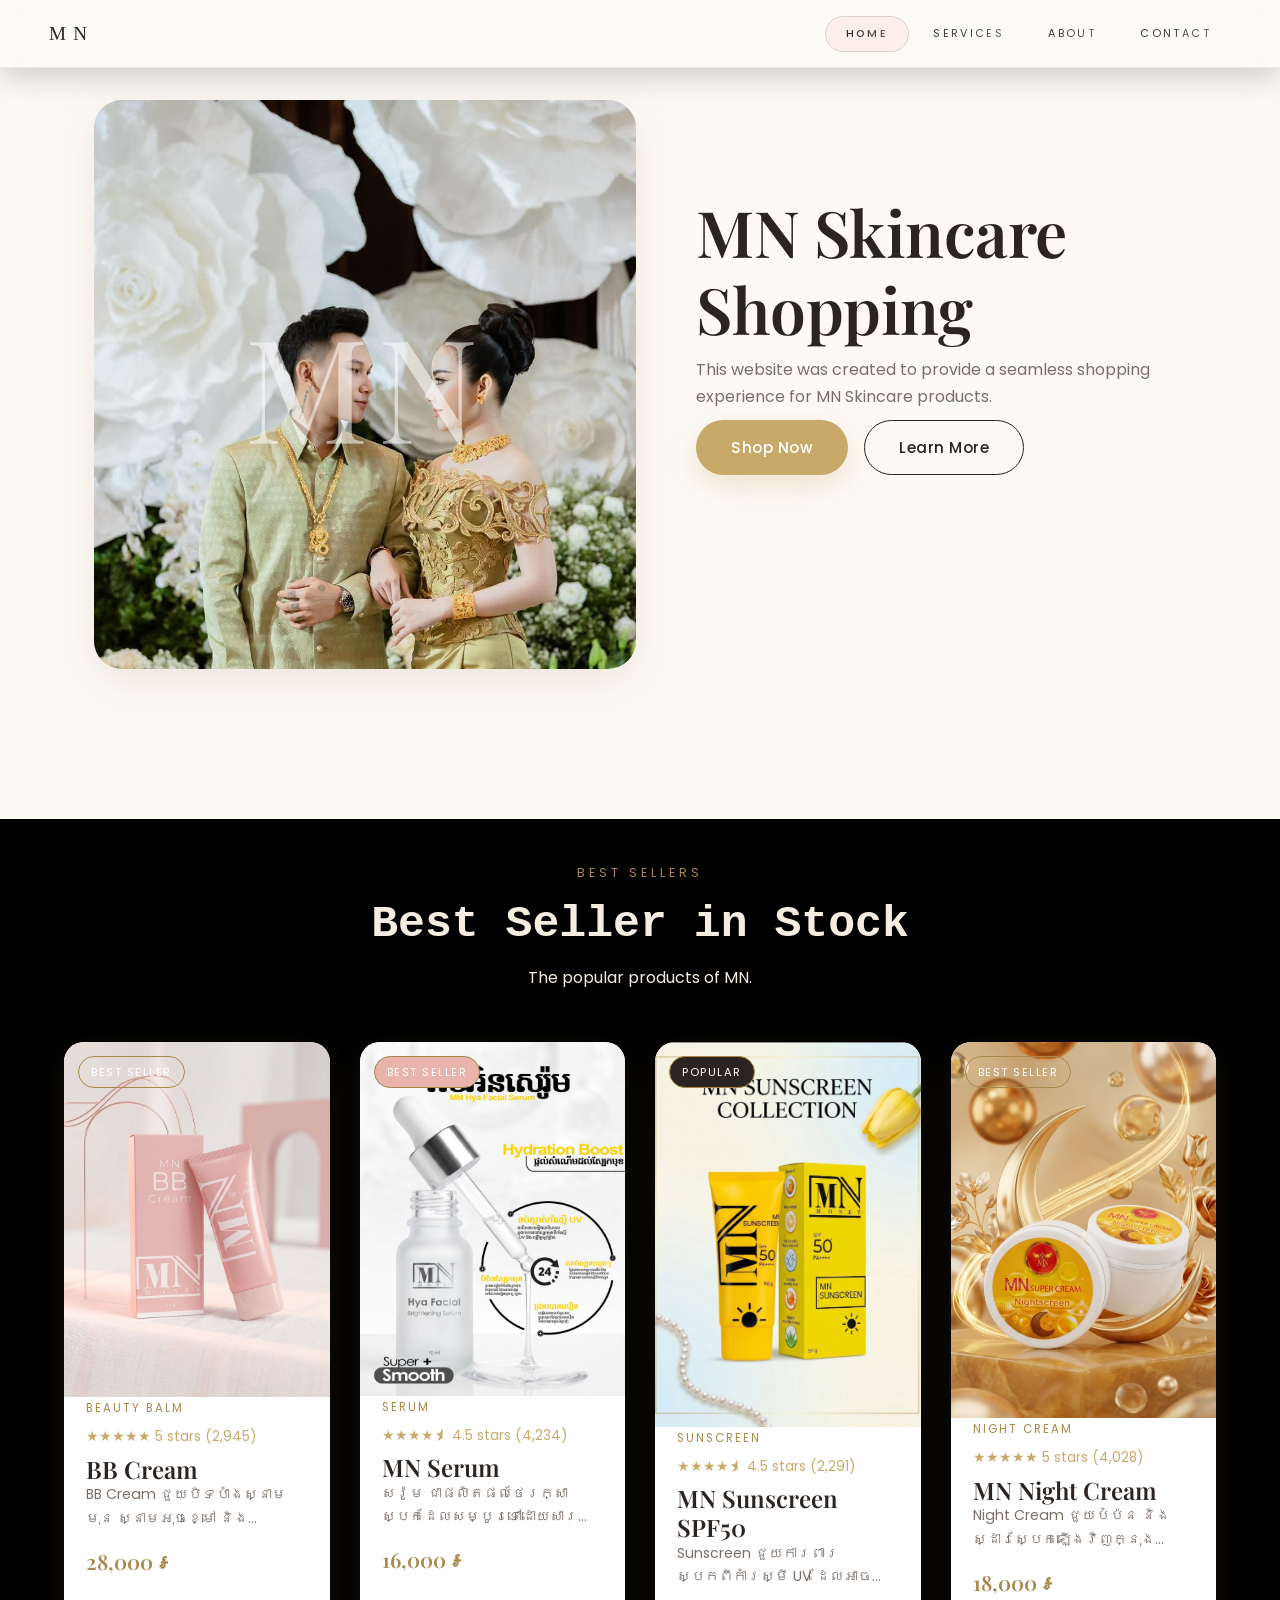
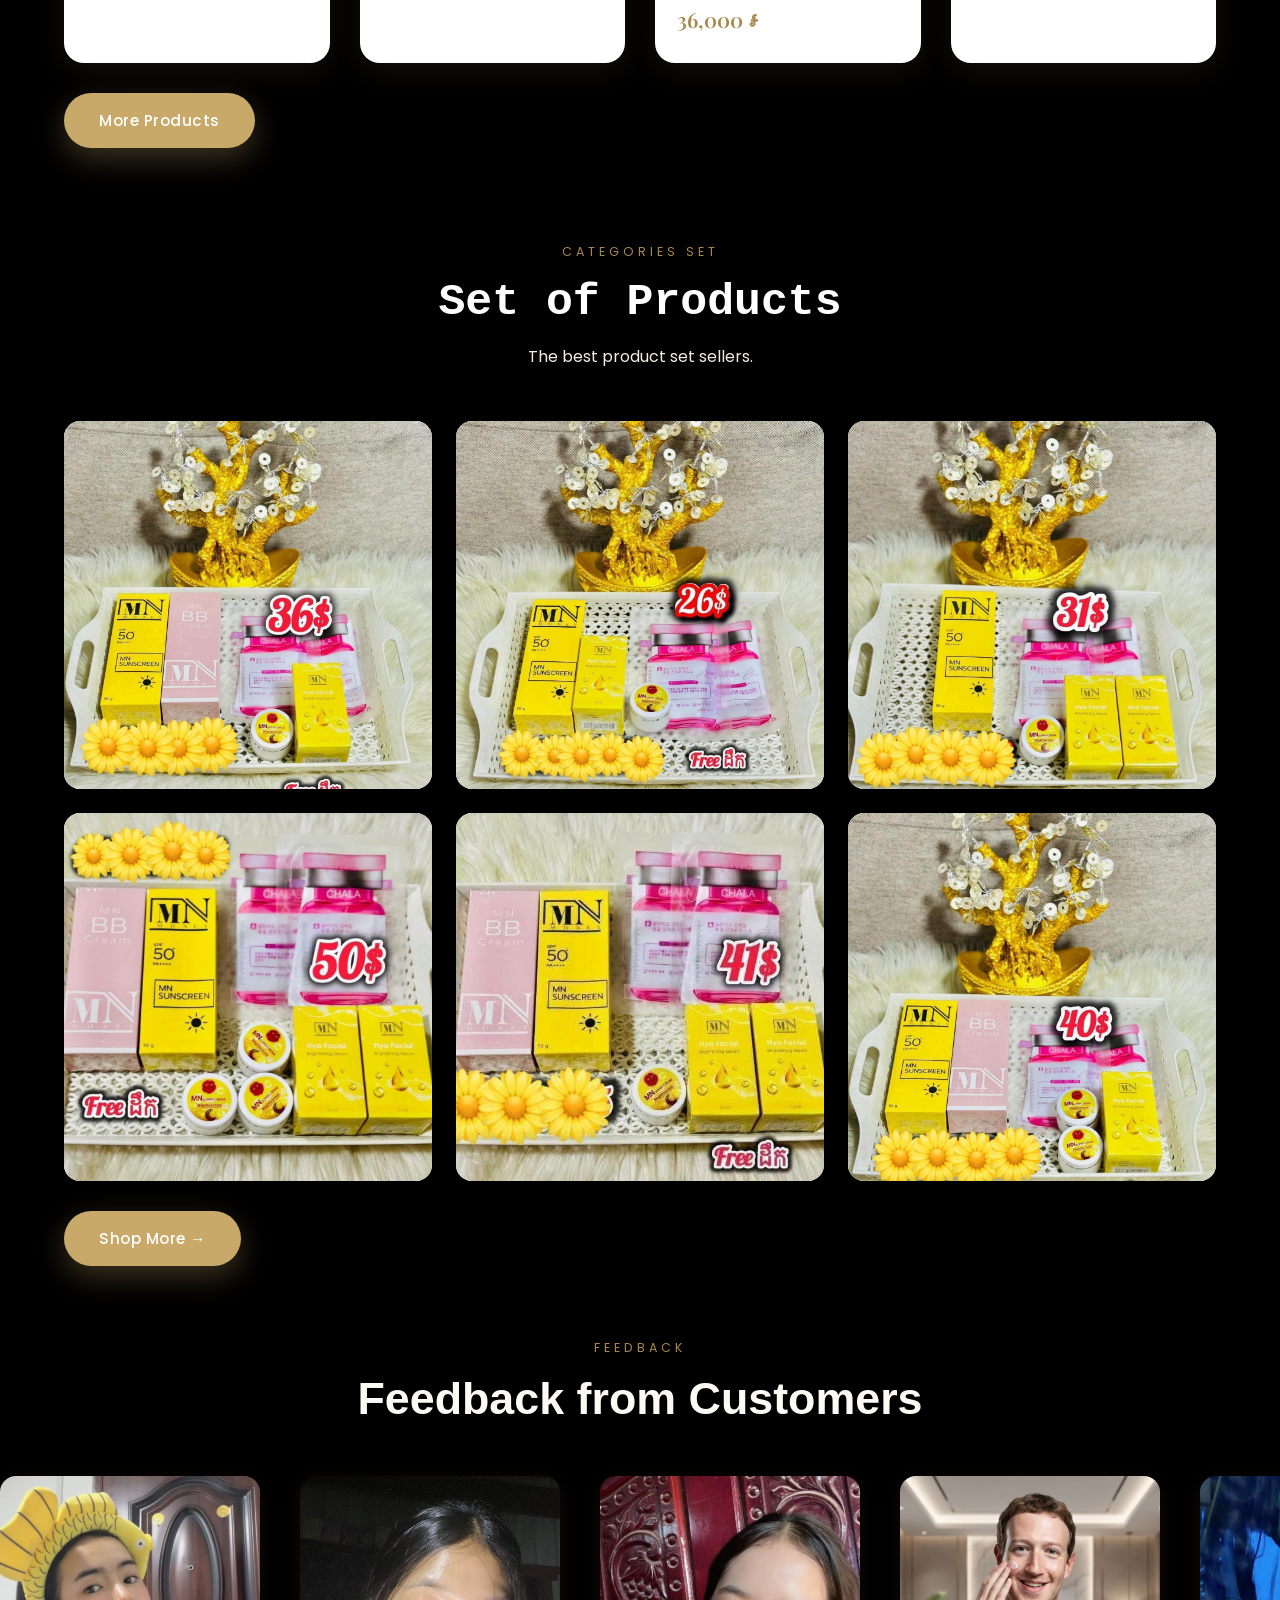
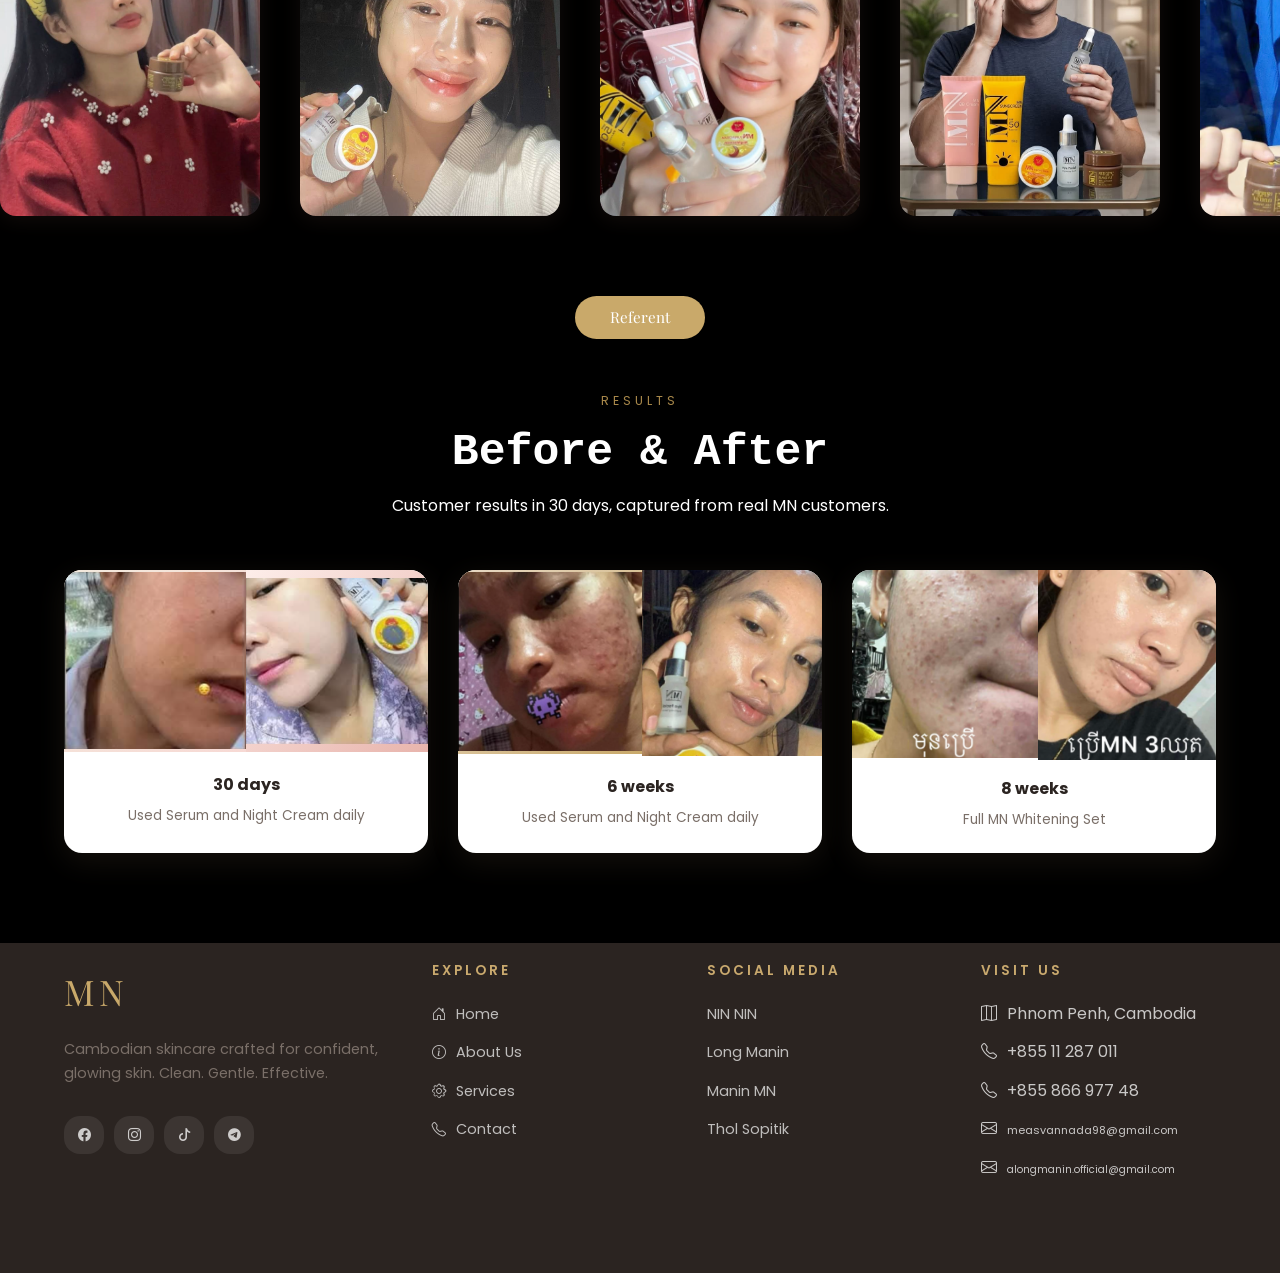
==== index.html @ bf80d44b "first clean commit" ====
<!DOCTYPE html>
<html lang="en">
<head>
  <meta charset="UTF-8" />
  <meta name="viewport" content="width=device-width, initial-scale=1.0" />
  <title>MN Skincare Home</title>
  <link rel="icon" type="image/png" href="img/image copy 15.png">
  <meta name="description" content="MN is a Cambodian skincare brand crafting clean, effective formulas for radiant, confident skin." />
  <meta property="og:title"content="MN Beauty & Skincare" />
  <meta property="og:description"content="Discover premium skincare products designed to nourish, protect, and enhance your natural beauty." />

  <meta property="og:type" content="website" />
  <link rel="preconnect" href="https://fonts.googleapis.com" />
  <link rel="preconnect" href="https://fonts.gstatic.com" crossorigin />
  <link href="https://fonts.googleapis.com/css2?family=Playfair+Display:wght@400;500;600;700&family=Poppins:wght@300;400;500;600&family=Space+Grotesk:wght@700&display=swap" rel="stylesheet" />
  <link rel="stylesheet" href="style.css" />
  <link rel="stylesheet" href="https://cdn.jsdelivr.net/npm/bootstrap-icons@1.13.1/font/bootstrap-icons.min.css">
</head>
<body>

  <!-- NAVBAR  -->
  <nav class="dai-navbar">
    <a class="brand" href="index.html">MN</a>

    <input type="checkbox" id="menu-toggle" class="menu-toggle">
    <label for="menu-toggle" class="hamburger">
      <span></span>
      <span></span>
      <span></span>
    </label>

    <ul class="nav-list" id="navList">
      <div class="pill-bg" id="pillBg"></div>
      <li><a class="active" href="index.html"><span>Home</span></a></li>
      <li><a href="services.html"><span>Services</span></a></li>
      <li><a href="about.html"><span>About</span></a></li>
      <li><a href="contact.html"><span>Contact</span></a></li>
    </ul>
  </nav>

  <!-- HERO SECTION -->
  <section class="secton-home">
    <div class="container hero-grid-home">
      <div class="hero-visual">
        <img src="img/image copy 12.png" alt="Owner of MN Skincare" class="hero-image" />
      </div>
      <div class="hero-content-home">
        <h1>MN Skincare Shopping</h1>
        <p>This website was created to provide a seamless shopping experience for MN Skincare products.</p>
        <div class="hero-actions">
          <a href="services.html" class="btn btn-primary">Shop Now</a>
          <a href="about.html" class="btn btn-outline">Learn More</a>
        </div>
      </div>
    </div>
  </section>

  <section class="section" id="1" style="background-color: black; margin-top: 100px;">
    <div class="container">
      <div class="section-title">
        <span class="eyebrow">Best Sellers</span>
        <h2>Best Seller in Stock</h2>
        <p>The popular products of MN.</p>
      </div>

      <div class="product-grid">

        <a href="#1" class="product-card">
          <div class="product-image">
            <span class="badge">Best Seller</span>
            <div class="img-placeholder">
              <img src="img/image copy 2.png" alt="BB Cream">
            </div>
          </div>
          <div class="product-info">
            <div class="cat">Beauty Balm</div>
            <div class="stars">★★★★★ 5 stars (2,945)</div>
            <h3>BB Cream</h3>
            <p class="desc">BB Cream ជួយបិទបាំងស្នាមមុន ស្នាមអុចខ្មៅ និងពណ៌ស្បែកមិនស្មើគ្នា ឲ្យមើលទៅរលោង ។</p>
            <div class="price">28,000៛</div>
          </div>
        </a>

        <a href="#1" class="product-card">
          <div class="product-image">
            <span class="badge new">Best Seller</span>
            <div class="img-placeholder alt-1">
              <img src="img/image copy 13.png" alt="MN Serum">
            </div>
          </div>
          <div class="product-info">
            <div class="cat">Serum</div>
            <div class="stars">★★★★⯨ 4.5 stars (4,234)</div>
            <h3>MN Serum</h3>
            <p class="desc">សេរ៉ូម ជាផលិតផលថែរក្សាស្បែកដែលសម្បូរទៅដោយសារធាតុបំប៉ន ជួយផ្តល់សំណើម និងបំប៉នស្បែកឱ្យមានសុខភាពល្អ។</p>
            <div class="price">16,000៛</div>
          </div>
        </a>

        <a href="#1" class="product-card">
          <div class="product-image">
            <span class="badge popular">Popular</span>
            <div class="img-placeholder alt-2">
              <img src="img/image copy 5.png" alt="MN Sunscreen SPF50">
            </div>
          </div>
          <div class="product-info">
            <div class="cat">Sunscreen</div>
            <div class="stars">★★★★⯨ 4.5 stars (2,291)</div>
            <h3>MN Sunscreen SPF50</h3>
            <p class="desc">Sunscreen ជួយការពារស្បែកពីកាំរស្មី UV ដែលអាចបណ្តាលឱ្យស្បែកខ្មៅ ស្នាមអុចខ្មៅ និងចាស់មុនវ័យ។</p>
            <div class="price">36,000៛</div>
          </div>
        </a>

        <a href="#1" class="product-card">
          <div class="product-image">
            <span class="badge">Best Seller</span>
            <div class="img-placeholder alt-3">
              <img src="img/image copy 33.png" alt="MN Night Cream">
            </div>
          </div>
          <div class="product-info">
            <div class="cat">Night Cream</div>
            <div class="stars">★★★★★ 5 stars (4,028)</div>
            <h3>MN Night Cream</h3>
            <p class="desc">Night Cream ជួយបំប៉ន និងស្ដារស្បែកឡើងវិញក្នុងអំឡុងពេលគេង ដើម្បីឱ្យស្បែកទន់រលោង និងមានសុខភាពល្អ។</p>
            <div class="price">18,000៛</div>
          </div>
        </a>

      </div>

      <div class="hero-actions">
        <a href="services.html#produces" class="btn btn-primary" style="margin-top: 30px;">More Products</a>
      </div>
    </div>
  </section>

  <!-- PRODUCT SETS -->
  <section class="section">
    <div class="container">
      <div class="section-title">
        <span class="eyebrow">Categories Set</span>
        <h2 style="color: rgb(255, 255, 255);">Set of Products</h2>
        <p>The best product set sellers.</p>
      </div>

      <div class="category-grid">
        <div class="category-card">
          <img class="category-photo" src="img/image copy 40.png" alt="Set Product">
        </div>
        <div class="category-card">
          <img class="category-photo" src="img/image copy 41.png" alt="Set Product">
        </div>
        <div class="category-card">
          <img class="category-photo" src="img/image copy 42.png" alt="Set Product">
        </div>
        <div class="category-card">
          <img class="category-photo" src="img/image copy 43.png" alt="Set Product">
        </div>
        <div class="category-card">
          <img class="category-photo" src="img/image copy 44.png" alt="Set Product">
        </div>
        <div class="category-card">
          <img class="category-photo" src="img/image copy 45.png" alt="Set Product">
        </div>
      </div>

      <div class="hero-actions" style="margin-top: 30px;">
        <a href="services.html#services" class="btn btn-primary">Shop More →</a>
      </div>
    </div>
  </section>

  <!--CUSTOMER FEEDBACK-->
  <section class="marquee-section">
    <div class="section-title">
      <span class="eyebrow">Feedback</span>
      <h2>Feedback from Customers</h2>
    </div>

    <div class="marquee-track">
      <div class="marquee-card">
        <img src="img/image copy 46.png" alt="Customer feedback">
      </div>
      <div class="marquee-card">
        <img src="img/image copy 48.png" alt="Customer feedback">
      </div>
      <div class="marquee-card">
        <img src="img/image copy 49.png" alt="Customer feedback">
      </div>
      <div class="marquee-card">
        <img src="img/image copy 50.png" alt="Customer feedback">
      </div>
      <div class="marquee-card">
        <img src="img/image copy 51.png" alt="Customer feedback">
      </div>
      <div class="marquee-card">
        <img src="img/image copy 52.png" alt="Customer feedback">
      </div>
      <div class="marquee-card">
        <img src="img/image copy 53.png" alt="Customer feedback">
      </div>
      <div class="marquee-card">
        <img src="img/image copy 54.png" alt="Customer feedback">
      </div>
      <div class="marquee-card">
        <img src="img/image copy 55.png" alt="Customer feedback">
      </div>
      <div class="marquee-card">
        <img src="img/image copy 56.png" alt="Customer feedback">
      </div>
      <div class="marquee-card">
        <img src="img/image copy 57.png" alt="Customer feedback">
      </div>
      <div class="marquee-card">
        <img src="img/image copy 58.png" alt="Customer feedback">
      </div>
      <div class="marquee-card">
        <img src="img/image copy 59.png" alt="Customer feedback">
      </div>
      <div class="marquee-card">
        <img src="img/image copy 60.png" alt="Customer feedback">
      </div>
      <!-- Duplicate -->

      <div class="marquee-card">
        <img src="img/image copy 46.png" alt="Customer feedback">
      </div>
      <div class="marquee-card">
        <img src="img/image copy 48.png" alt="Customer feedback">
      </div>
      <div class="marquee-card">
        <img src="img/image copy 49.png" alt="Customer feedback">
      </div>
      <div class="marquee-card">
        <img src="img/image copy 50.png" alt="Customer feedback">
      </div>
      <div class="marquee-card">
        <img src="img/image copy 51.png" alt="Customer feedback">
      </div>
      <div class="marquee-card">
        <img src="img/image copy 52.png" alt="Customer feedback">
      </div>
      <div class="marquee-card">
        <img src="img/image copy 53.png" alt="Customer feedback">
      </div>
      <div class="marquee-card">
        <img src="img/image copy 54.png" alt="Customer feedback">
      </div>
      <div class="marquee-card">
        <img src="img/image copy 55.png" alt="Customer feedback">
      </div>
      <div class="marquee-card">
        <img src="img/image copy 56.png" alt="Customer feedback">
      </div>
      <div class="marquee-card">
        <img src="img/image copy 57.png" alt="Customer feedback">
      </div>
      <div class="marquee-card">
        <img src="img/image copy 58.png" alt="Customer feedback">
      </div>
      <div class="marquee-card">
        <img src="img/image copy 59.png" alt="Customer feedback">
      </div>
    </div>

    <div class="referent">
      <a href="https://www.facebook.com/share/p/1EZRobYqqr/">Referent</a>
    </div>
  </section>

  <!-- BEFORE & AFTER RESULTS ========== -->
  <section class="section" >
    <div class="container">
      <div class="section-title" >
        <span class="eyebrow">Results</span>
        <h2 style="color: rgb(255, 255, 255);">Before &amp; After</h2>
        <p style="color: rgb(255, 255, 255);">Customer results in 30 days, captured from real MN customers.</p>
      </div>

      <div class="ba-grid">

        <div class="ba-card">
          <div class="ba-images">
            <div class="img-placeholder"><img src="img/image copy 26.png" alt="Before"></div>
            <div class="img-placeholder alt-1"><img src="img/image copy 27.png" alt="After"></div>
          </div>
          <div class="ba-info">
            <strong>30 days</strong>
            <span>Used Serum and Night Cream daily</span>
          </div>
        </div>

        <div class="ba-card">
          <div class="ba-images">
            <div class="img-placeholder alt-2"><img src="img/image copy 28.png" alt="Before"></div>
            <div class="img-placeholder alt-3"><img src="img/image copy 30.png" alt="After"></div>
          </div>
          <div class="ba-info">
            <strong>6 weeks</strong>
            <span>Used Serum and Night Cream daily</span>
          </div>
        </div>

        <div class="ba-card">
          <div class="ba-images">
            <div class="img-placeholder"><img src="img/image copy 29.png" alt="Before"></div>
            <div class="img-placeholder alt-1"><img src="img/image copy 31.png" alt="After"></div>
          </div>
          <div class="ba-info">
            <strong>8 weeks</strong>
            <span>Full MN Whitening Set</span>
          </div>
        </div>

      </div>
    </div>
  </section>

  <!-- FOOTER -->
  <footer class="site-footer" id="footer">
    <div class="container">
      <div class="footer-grid">
 
        <div class="footer-brand">
          <div class="logo">MN</div>
          <p>Cambodian skincare crafted for confident, glowing skin. Clean. Gentle. Effective.</p>
          <div class="footer-socials">
            <a href="https://www.facebook.com/share/1L8tSYLtde/" target="_blank"><i class="bi bi-facebook"></i></a>
            <a href="https://www.instagram.com/long_manin" target="_blank"><i class="bi bi-instagram"></i></a>
            <a href="https://www.tiktok.com/@longmanin" target="_blank"><i class="bi bi-tiktok"></i></a>
            <a href="https://t.me/LONGMANINMNBRAND" target="_blank"><i class="bi bi-telegram"></i></a>
          </div>
        </div>
 
        <div>
          <h4>Explore</h4>
          <ul>
            <li><a href="index.html"><i class="bi bi-house-door" style="margin-right: 10px;"></i>Home</a></li>
            <li><a href="about.html"><i class="bi bi-info-circle" style="margin-right: 10px;"></i>About Us</a></li>
            <li><a href="services.html"><i class="bi bi-gear" style="margin-right: 10px;"></i>Services</a></li>
            <li><a href="contact.html"><i class="bi bi-telephone" style="margin-right: 10px;"></i>Contact</a></li>
          </ul>
        </div>
 
        <div>
          <h4>Social Media</h4>
          <ul>
            <li><a href="https://www.facebook.com/share/1L8tSYLtde/">NIN NIN</a></li>
            <li><a href="https://www.facebook.com/share/14fJphtDDiE/">Long Manin</a></li>
            <li><a href="https://www.facebook.com/share/18HfbLFxsk/">Manin MN</a></li>
            <li><a href="https://www.facebook.com/share/1FFuuS5jSu/">Thol Sopitik</a></li>
          </ul>
        </div>
 
        <div>
          <h4>Visit Us</h4>
          <ul>
            <li><i class="bi bi-map" style="margin-right: 10px;"></i>Phnom Penh, Cambodia</li>
            <li><i class="bi bi-telephone" style="margin-right: 10px;"></i>+855 11 287 011</li>
            <li><i class="bi bi-telephone" style="margin-right: 10px;"></i>+855 866 977 48</li>
            <li><i class="bi bi-envelope" style="margin-right: 10px;"></i><span style="font-size: 11px;">measvannada98@gmail.com</span></li>
            <li><i class="bi bi-envelope" style="margin-right: 10px;"></i><span style="font-size: 10px;">alongmanin.official@gmail.com</span></li>
          </ul>
        </div>

      </div>
    </div>
  </footer>

</body>
</html>
---- style.css ----
:root {
  --color-white:      #ffffff;
  --color-cream:      #0a0703;
  --color-beige:      #f3e9dc;
  --color-beige-deep: #e8d9c4;
  --color-pink:       #f7d9d4;
  --color-pink-soft:  #fdeeea;
  --color-pink-deep:  #e8b4ac;
  --color-gold:       #c9a96a;
  --color-gold-deep:  #a8884a;
  --color-text:       #2b2421;
  --color-muted:      #7a6f68;
  --color-line:       #ece3d6;
  --cream:       #f7f3ee;
  --warm-white:  #fdfaf6;
  --charcoal:    #2c2c2c;
  --muted:       #9a9186;
  --pill-bg:     #ede8e0;
  --pill-border: #d8d0c4;
  --white:       #ffffff;
  --beige:       #f0ebe4;
  --blush:       #f5e6e8;
  --gold:        #c9a96e;
  --gold-light:  #e8d5b0;
  --text-dark:   #2c2421;
  --text-mid:    #6b5c56;
  --text-light:  #9e8a84;
  --border:      #e8ddd8;

  --font-display: "Playfair Display", Georgia, serif;
  --font-body:    "Poppins", "Helvetica Neue", Arial, sans-serif;

  --shadow-soft: 0 8px 30px rgba(170, 140, 100, 0.12);
  --shadow-card: 0 12px 40px rgba(170, 140, 100, 0.18);
  --shadow-gold: 0 10px 30px rgba(201, 169, 106, 0.30);

  --radius-sm: 10px;
  --radius-md: 18px;
  --radius-lg: 28px;
  --container:  1200px;
  --transition: 0.35s ease;
}

*, *::before, *::after {
  box-sizing: border-box;
  margin: 0;
  padding: 0;
}

html {
  scroll-behavior: smooth;
}

body {
  font-family: var(--font-body);
  font-size: 16px;
  line-height: 1.65;
  color: var(--color-text);
  background-color: var(--warm-white);
  -webkit-font-smoothing: antialiased;
  min-height: 100vh;
}

img {
  max-width: 100%;
  display: block;
}

a {
  color: inherit;
  text-decoration: none;
  transition: color var(--transition);
}

a:hover {
  color: var(--color-gold-deep);
}

h1, h2, h3, h4 {
  font-family: var(--font-display);
  font-weight: 600;
  line-height: 1.2;
  color: var(--color-text);
}

h1 { 
  font-size: clamp(2.2rem, 5vw, 4rem); 
  letter-spacing: -0.5px; 
}
h2 { 
  font-size: clamp(1.8rem, 3.5vw, 2.8rem); 
}
h3 { 
  font-size: clamp(1.2rem, 2vw, 1.5rem); 
}

p { 
  color: var(--color-muted); 
}

.dai-navbar {
  position: fixed;
  top: 0;
  left: 0;
  right: 0;
  background: rgba(255, 255, 255, 0.15);
  backdrop-filter: blur(20px) saturate(180%);
  -webkit-backdrop-filter: blur(20px) saturate(180%);
  border: 1px solid rgba(255, 255, 255, 0.2);
  box-shadow: 0 8px 32px rgba(0, 0, 0, 0.2);
  padding: 15px 48px;
  border-bottom: 1px solid rgba(0, 0, 0, 0.06);
  display: flex;
  align-items: center;
  justify-content: space-between;
  z-index: 1000;
}

.brand {
  font-family: 'Cormorant Garamond', serif;
  font-weight: 300;
  font-size: 1.2rem;
  letter-spacing: 0.38em;
  color: var(--charcoal);
  text-transform: uppercase;
  text-decoration: none;
  transition: letter-spacing 0.45s ease;
  white-space: nowrap;
}
.brand:hover { letter-spacing: 0.52em; }

.nav-list {
  list-style: none;
  display: flex;
  align-items: center;
  gap: 4px;
  position: relative;
}

.pill-bg {
  position: absolute;
  top: 0;
  left: 0;
  height: 100%;
  background: var(--color-pink-soft);
  border: 1px solid var(--pill-border);
  border-radius: 50px;
  pointer-events: none;
  opacity: 0;
  z-index: 0;
  transition:
    transform 0.38s cubic-bezier(0.4, 0, 0.2, 1),
    width    0.38s cubic-bezier(0.4, 0, 0.2, 1),
    opacity  0.22s ease;
}
.pill-bg.visible { 
  opacity: 1; 
}

.nav-list li { 
  position: relative; 
}

.nav-list a {
  position: relative;
  z-index: 1;
  display: block;
  padding: 8px 20px;
  border-radius: 50px;
  font-size: 0.68rem;
  font-weight: 400;
  letter-spacing: 0.22em;
  text-transform: uppercase;
  text-decoration: none;
  color: var(--charcoal);
  transition: letter-spacing 0.32s ease;
  overflow: hidden;
}

.nav-list a span {
  background-image: linear-gradient(90deg, var(--charcoal) 0%, var(--muted) 100%, var(--charcoal) 50%);
  background-size: 200% auto;
  -webkit-background-clip: text;
  background-clip: text;
  -webkit-text-fill-color: transparent;
  transition: background-position 0.35s ease;
}
.nav-list a span:hover  { 
  background-position: -100% 0; 
}
.nav-list a:hover       { 
  letter-spacing: 0.3em; 
}

.nav-list a.active {
  background: var(--color-pink-soft);
  border: 1px solid var(--pill-border);
  font-weight: 500;
}

.menu-toggle { 
  display: none; 
}

.hamburger {
  display: none;
  width: 30px;
  height: 24px;
  cursor: pointer;
  flex-direction: column;
  justify-content: space-between;
}

.hamburger span {
  display: block;
  height: 2px;
  width: 100%;
  background: var(--charcoal);
  border-radius: 20px;
  transition: all 0.35s ease;
}
.container {
  max-width: var(--container);
  margin: 0 auto;
  padding: 0 24px;
  margin-top: -50px;
}

.section {
  padding: 90px 0; 
  background-color: #000;
  margin-top: -40px;
}
.section-tight {
  padding: 60px 0; 
}

.section-title {
  text-align: center;
  margin-bottom: 50px;
}

.section-title .eyebrow {
  display: inline-block;
  font-family: var(--font-body);
  font-size: 0.78rem;
  letter-spacing: 4px;
  text-transform: uppercase;
  color: var(--color-gold-deep);
  margin-bottom: 14px;
}

.section-title h2 {
  margin-bottom: 14px;
  font-family: 'Courier New', Courier, monospace;
  color: #f5ede0;
}

.section-title p {
  max-width: 620px;
  margin: 0 auto;
  color: #f5ede0;
}

.btn {
  display: inline-block;
  padding: 14px 34px;
  border-radius: 50px;
  font-family: var(--font-body);
  font-weight: 500;
  font-size: 0.95rem;
  letter-spacing: 0.5px;
  border: 1px solid transparent;
  cursor: pointer;
  transition: all var(--transition);
  text-align: center;
}

.btn-primary {
  background: var(--color-gold);
  color: #fff;
  box-shadow: var(--shadow-gold);
}
.btn-primary:hover {
  color: #000;
  transform: translateY(-3px);
  box-shadow: 0 14px 38px rgba(168, 136, 74, 0.4);
}

.btn-outline {
  color: var(--color-text);
  border-color: var(--color-text);
}
.btn-outline:hover {
  background: var(--color-text);
  color: white;
  transform: translateY(-3px);
}

.hero-actions {
  display: flex;
  gap: 16px;
  flex-wrap: wrap;
}

.img-placeholder {
  background: linear-gradient(135deg, var(--color-beige) 0%, var(--color-pink) 100%);
  display: grid;
  place-items: center;
  color: rgba(255, 255, 255, 0.85);
  font-family: var(--font-display);
  font-size: 2rem;
  letter-spacing: 4px;
  border-radius: var(--radius-md);
}
.img-placeholder.alt-1 { 
  background: linear-gradient(135deg, var(--color-pink-soft), var(--color-pink-deep)); 
}
.img-placeholder.alt-2 { 
  background: linear-gradient(135deg, var(--color-beige-deep), var(--color-gold)); 
}
.img-placeholder.alt-3 { 
  background: linear-gradient(135deg, var(--color-cream), var(--color-beige)); 
  color: var(--color-gold-deep); 
}

.secton-home { 
  padding: 50px 15px; 
}

.hero-grid-home {
  display: grid;
  grid-template-columns: 1.1fr 1fr;
  gap: 60px;
  align-items: center;
}

.hero-visual {
  margin: 100px 0 0 30px;
  max-width: 600px;
  position: relative;
  aspect-ratio: 1 / 1.05;
  border-radius: var(--radius-lg);
  background: linear-gradient(160deg, var(--color-pink) 0%, var(--color-beige-deep) 100%);
  box-shadow: var(--shadow-card);
  overflow: hidden;
}

.hero-visual::after {
  content: "MN";
  position: absolute;
  inset: 0;
  display: grid;
  place-items: center;
  font-family: var(--font-display);
  font-size: 9rem;
  color: rgba(255, 255, 255, 0.55);
  letter-spacing: 8px;
}

.hero-content-home p {
  margin: 10px 0;
}

.product-grid {
  display: grid;
  grid-template-columns: repeat(auto-fit, minmax(260px, 1fr));
  gap: 30px;
}

.product-card {
  text-decoration: none;
  color: inherit;
  background: white;
  border-radius: 20px;
  overflow: hidden;
  box-shadow: var(--shadow-soft);
  transition: 0.35s;
}

.product-card:hover {
  transform: translateY(-8px);
  box-shadow: var(--shadow-card);
}

.product-image { 
  position: relative; 
}

.product-info { 
  padding: 2px 22px 26px ; 
}

.cat {
  font-size: 0.72rem;
  letter-spacing: 2px;
  text-transform: uppercase;
  color: var(--color-gold-deep);
  margin-bottom: 8px;
}

.desc {
  font-size: 0.88rem;
  color: var(--color-muted);
  margin-bottom: 14px;
  display: -webkit-box;
  -webkit-line-clamp: 2;
  line-clamp: 2;
  -webkit-box-orient: vertical;
  overflow: hidden;
}

.price {
  font-family: var(--font-display);
  font-size: 1.3rem;
  color: var(--color-gold-deep);
  font-weight: 600;
}

.stars { color: var(--color-gold); font-size: 0.85rem; margin-bottom: 6px; }

.product-card .badge {
  position: absolute;
  top: 14px;
  left: 14px;
  color: #ffffff;
  font-size: 0.7rem;
  letter-spacing: 1.5px;
  text-transform: uppercase;
  padding: 6px 12px;
  border-radius: 50px;
  z-index: 2;
  border: 1px solid var(--color-gold-deep);
}

.badge.new         { 
  background: var(--color-pink-deep);
}
.badge.popular     { 
  background-color: var(--color-text); 
}
.badge.best-seller { 
  background: var(--color-gold-deep); 
}
.category-grid {
  display: grid;
  grid-template-columns: repeat(3, 1fr);
  gap: 24px;
  margin-top: 48px;
}

.category-card {
  border-radius: 16px;
  overflow: hidden;
  aspect-ratio: 1 / 1;
  background: var(--color-white);
  box-shadow: 0 4px 16px rgba(0, 0, 0, 0.08);
  transition: transform 0.3s ease, box-shadow 0.3s ease;
}

.category-card:hover {
  transform: translateY(-6px);
  box-shadow: 0 12px 32px rgba(0, 0, 0, 0.14);
}

.category-photo {
  width: 100%;
  height: 100%;
  object-fit: cover;
  display: block;
}

.marquee-section {
  margin-top: -70px;
  width: 100%;
  overflow: hidden;
  padding: 48px 0;
  background: #000000;
}

.marquee-section .section-title h2 {
  color: #fdfaf6;
  font-family: Arial, Helvetica, sans-serif;
}

.marquee-track {
  display: flex;
  align-items: center;
  width: max-content;
  animation: marquee-scroll 20s linear infinite;
}

@keyframes marquee-scroll {
  0%   { 
    transform: translateX(0);
   }
  100% { 
    transform: translateX(-50%);
   }
}

.marquee-card {
  margin-right: 40px;
  flex: 0 0 auto;
  width: 260px;
  height: 340px;
  border-radius: 16px;
  overflow: hidden;
  box-shadow: 0 4px 20px rgba(180, 120, 100, 0.10);
  position: relative;
  transition: 0.4s;
}

.marquee-card img {
  width: 100%;
  height: 100%;
  object-fit: cover;
  transition: transform 0.6s ease;
}

.marquee-track:has(.marquee-card:hover) {
  animation-play-state: paused;
}

.marquee-card:hover img  { 
  transform: scale(1.04); 
}
.marquee-card:hover { 
  box-shadow: 0 0 40px 5px rgba(252, 235, 107, 0.595); 
}

.referent {
  text-align: center;
  font-size: 0.95rem;
  border: 1px solid transparent;
  cursor: pointer;
  border-radius: 50px;
  width: fit-content;
  margin: 80px auto 0;
  color: var(--color-muted);
  transition: all var(--transition);
  background: var(--color-gold);
}
.referent a {
  display: inline-block;
  padding: 8px 34px;
  font-family: var(--font-display);
  color: #ffffff;
}
.referent:hover {
  background: transparent;
  border-color: #c9a96a;
  transform: translateY(-3px);
  box-shadow: 0 14px 38px rgba(168, 136, 74, 0.4);
}

.ba-grid {
  display: grid;
  grid-template-columns: repeat(auto-fit, minmax(280px, 1fr));
  gap: 30px;
}

.ba-card {
  background: var(--color-white);
  border-radius: var(--radius-md);
  overflow: hidden;
  box-shadow: var(--shadow-soft);
  transition: transform var(--transition);
}
.ba-card:hover { 
  transform: translateY(-6px); 
}

.ba-images {
  display: grid;
  grid-template-columns: 1fr 1fr;
}
.ba-images .img-placeholder {
  border-radius: 0;
  aspect-ratio: 1/1;
  font-size: 1rem;
}

.ba-card .ba-info { 
  padding: 20px; 
  text-align: center; 
}
.ba-card .ba-info strong { 
  display: block; 
  margin-bottom: 4px; 
}
.ba-card .ba-info span  { 
  font-size: 0.85rem;
  color: var(--color-muted); 
}

.dist-hero {
  height: 1000px;
  width: 100%;
  padding: 120px 0 80px;
  background-image: url(img/image\ copy\ 16.png);
  background-size: cover;
  background-position: center;
}

.dist-hero-content .eyebrow {
  display: inline-block;
  color: var(--color-gold-deep);
  font-size: 0.72rem;
  letter-spacing: 5px;
  text-transform: uppercase;
  margin-bottom: 16px;
}
.dist-hero-content{
  margin: 200px 10px 0 ;
}


.dist-hero-content h1 {
  margin: 0 0 18px;
  line-height: 1.15;
  color: #ffffff;
}

.dist-hero-content p {
  margin-bottom: 32px;
  opacity: 0.85;
  color: #ffffff;
}

.container-wrapper {
  margin: 0 auto;
  width: 90%;
  overflow-x: hidden;
  mask-image: linear-gradient(to right, transparent, black 20%, black 80%, transparent);
}

.wrapper {
  width: max-content;
  margin-bottom: 70px;
  display: flex;
  align-items: center;
  animation: ticker 13s linear infinite;
  margin-top: 4px;
}

.wrapper:hover { 
  animation-play-state: paused; 
}

.wrapper-logo {
  box-shadow: rgb(109, 99, 81) 0 0 24px -4px;
  border-radius: var(--radius-md);
  margin-right: 40px;
  margin-top: 10px;
  display: flex;
  flex-shrink: 0;
  border: 1px solid var(--color-line);
  padding: 6px 14px 0;
}

.wrapper-logo .avatar {
  width: 62px;
  height: 62px;
  border-radius: 50%;
  background: var(--color-beige);
  display: grid;
  place-items: center;
  color: var(--color-gold-deep);
  font-family: var(--font-display);
  margin-bottom: 6px;
}

.wrapper-logo span {
  font-size: 19px;
  letter-spacing: 1.5px;
  text-transform: uppercase;
  color: var(--color-gold-deep);
  text-align: center;
  margin-left: 13px;
  align-self: center;
}

.container-wrapper1 {
  width: 100%;
  overflow: hidden;
  mask-image: linear-gradient(to right, transparent, white 10%, white 90%, transparent);
  -webkit-mask-image: linear-gradient(to right, transparent, white 10%, white 90%, transparent);
  padding: 6px 0 10px;
  margin: 0 60px 60px 0;
}

.ticker-track {
  display: inline-flex;
  width: max-content;
  animation: ticker 10s linear infinite;
}
.ticker-track:hover { 
  animation-play-state: paused; 
}

@keyframes ticker {
  0%   {
    transform: translateX(0); 
  }
  100% {
    transform: translateX(-50%); 
  }
}

.chip-set {
  display: flex;
  overflow: hidden;
  align-items: center;
  gap: 10px;
  padding-right: 10px;
}

.filter-chip {
  display: inline-flex;
  align-items: center;
  white-space: nowrap;
  font-size: 12px;
  font-weight: 500;
  letter-spacing: 0.06em;
  padding: 7px 18px;
  border-radius: 999px;
  border: 1px solid #e8d5c4;
  background: #fdf8f4;
  color: #8a6650;
  cursor: pointer;
  transition: background 0.2s, border-color 0.2s, color 0.2s, transform 0.15s;
  user-select: none;
  margin-top: 16px;
  flex-shrink: 0;
}

.filter-chip:hover {
  background: #f5e8dc;
  border-color: #c9a98a;
  color: #6b4a35;
  transform: translateY(-1px);
}

.filter-chip.active {
  background: #8a6650;
  border-color: #8a6650;
  color: #fdf8f4;
}

#services {
  margin-top: 0;
  padding: 0;
  display: flex;
  justify-content: center;
}

.services-container {
  position: relative;
  display: grid;
  grid-template-columns: 1fr 1fr;
  align-items: center;
  gap: 60px;
  background-image: url(img/image\ copy\ 62.png);
  background-size: cover;
  background-position: center;
  background-repeat: no-repeat;
  min-height: 780px;
  width: 100%;
  max-width: 100%;
  padding: 80px 60px;
  overflow: hidden;
}

.services-container::before {
  content: "";
  position: absolute;
  inset: 0;
  background: linear-gradient(to top, rgba(0,0,0,0.5) 0%, rgba(0,0,0,0.15) 60%, rgba(0,0,0,0) 100%);
  pointer-events: none;
}

.services-container > * { 
  position: relative; 
  z-index: 1; 
}

.services-container > div:first-child {
  display: flex;
  justify-content: center;
  align-items: center;
}

.services-container .about-image {
  width: 100%;
  max-width: 420px;
  aspect-ratio: 1 / 1;
  object-fit: cover;
  border-radius: 100px;
  transition: opacity 0.5s ease, transform 0.5s ease;
}

#services .about-image:hover {
  opacity: 0;
  transform: scale(1.03);
}

.services-content {
  display: flex;
  flex-direction: column;
  gap: 0;
  padding: 20px 0;
}

.services-content .eyebrow {
  display: inline-block;
  align-self: flex-start;
  font-size: 0.72rem;
  letter-spacing: 5px;
  text-transform: uppercase;
  color: var(--color-gold-deep);
  background-color: var(--color-beige);
  padding: 10px 16px;
  border-radius: 10px;
  margin-bottom: 24px;
}

.services-content h2 {
  font-size: clamp(1.6rem, 2.5vw, 2.2rem);
  line-height: 1.25;
  color: var(--color-cream);
  margin: 0 0 20px;
}

.services-content p {
  font-size: 1.05rem;
  line-height: 1.85;
  color: var(--color-cream);
  opacity: 0.9;
  margin: 0 0 14px;
}

.about-section {
  position: relative;
  display: flex;
  justify-content: center;
  align-items: center;
  min-height: 780px;
  padding: 80px 40px;
  overflow: hidden;
}

.about-bg {
  position: absolute;
  inset: 0;
  z-index: 0;
}

.bg-slide {
  position: absolute;
  inset: 0;
  background-size: cover;
  background-position: center;
  background-repeat: no-repeat;
  opacity: 0;
  animation: bgFade 30s infinite;
}

.slide-1 { 
  background-image: url(img/image\ copy\ 62.png); animation-delay: 0s;  
}
.slide-2 { 
  background-image: url(img/image\ copy\ 63.png); animation-delay: 5s;  
}
.slide-3 { 
  background-image: url(img/image\ copy\ 64.png); animation-delay: 10s; 
}
.slide-4 { 
  background-image: url(img/image\ copy\ 65.png); animation-delay: 15s; 
}
.slide-5 { 
  background-image: url(img/image\ copy\ 66.png); animation-delay: 20s; 
}
.slide-6 { 
  background-image: url(img/image\ copy\ 67.png); animation-delay: 25s; 
}

@keyframes bgFade {
  0%   { 
    opacity: 0; 
  }
  5%   { 
    opacity: 1; 
  }
  30%  { 
    opacity: 1; 
  }
  35%  { 
    opacity: 0; 
  }
  100% { 
    opacity: 0; 
  }
}

.bg-overlay {
  position: absolute;
  inset: 0;
  background: linear-gradient(135deg, rgba(20,10,8,0.60) 0%, rgba(20,10,8,0.30) 60%, rgba(0,0,0,0.10) 100%);
}

.container-about {
  position: relative;
  z-index: 2;
  width: 100%;
  max-width: 1100px;
  margin-top: -20px;
}

.about-grid {
  display: grid;
  grid-template-columns: 1fr 1fr;
  align-items: center;
  gap: 60px;
}

.about-img-wrap {
  display: flex;
  justify-content: center;
  align-items: center;
}

.about-img-wrap img {
  width: 100%;
  max-width: 420px;
  aspect-ratio: 3 / 4;
  object-fit: cover;
  border-radius: 80px 20px 80px 20px;
  margin-top: 30px;
  margin-right: 40px;
  transition: 0.5s;
}

.about-img-wrap img:hover {
  transform: scale(1.03);
  box-shadow: #c9a96e 0 0 100px 1px;
}

.about-content { 
  display: flex; 
  flex-direction: column; 
}

.about-content .eyebrow {
  display: inline-block;
  align-self: flex-start;
  font-size: 0.72rem;
  letter-spacing: 5px;
  text-transform: uppercase;
  color: var(--color-gold-deep);
  margin-bottom: 18px;
}

.about-content h2 {
  font-size: clamp(1.8rem, 3vw, 2.6rem);
  line-height: 1.2;
  color: #fff;
  margin: 0 0 22px;
}

.about-content p {
  font-size: 1.05rem;
  line-height: 1.9;
  color: rgba(255, 255, 255, 0.88);
  margin: 0 0 16px;
}

.mv-grid {
  display: grid;
  grid-template-columns: repeat(3, 1fr);
  gap: 24px;
}

.mv-card {
  background: rgba(255, 255, 255, 0.25);
  backdrop-filter: blur(16px) saturate(180%);
  -webkit-backdrop-filter: blur(16px) saturate(180%);
  border: 1px solid rgba(255, 255, 255, 0.45);
  border-radius: 20px;
  box-shadow: 0 8px 32px rgba(0,0,0,0.08), inset 0 1px 0 rgba(255,255,255,0.6);
  padding: 32px 28px;
  transition: transform 0.3s ease, box-shadow 0.3s ease;
}

.mv-card:hover {
  transform: translateY(-6px);
  box-shadow: 0 16px 48px rgba(0,0,0,0.12), inset 0 1px 0 rgba(255,255,255,0.7);
}

.mv-card h3 {
  font-size: 1.25rem;
  font-weight: 700;
  letter-spacing: 0.05em;
  text-transform: uppercase;
  color: #a29292;
  margin-bottom: 14px;
}

.mv-card p {
  font-size: 0.9rem;
  line-height: 20px;
  color: rgba(255, 251, 251, 0.727);
}

.process-section {
  padding: 96px 24px 112px;
  background-color:black;
  margin-top: -70px;
}

.process-inner {
  max-width: 1160px;
  margin: 0 auto;
}

.process-header {
  text-align: center;
  margin-bottom: 72px;
}

.process-eyebrow {
  display: inline-block;
  font-family: 'Poppins', sans-serif;
  font-size: 11px;
  font-weight: 600;
  letter-spacing: 0.2em;
  text-transform: uppercase;
  color: var(--gold);
  margin-bottom: 16px;
}

.process-title {
  font-family: 'Playfair Display', serif;
  font-size: clamp(32px, 5vw, 52px);
  font-weight: 400;
  color: var(--warm-white);
  line-height: 1.2;
  margin-bottom: 18px;
}

.process-title em {
  font-style: italic;
  color: var(--gold);
}

.process-subtitle {
  font-size: 15px;
  font-weight: 300;
  color: var(--text-mid);
  max-width: 520px;
  margin: 0 auto;
  line-height: 1.75;
}

.gold-divider {
  width: 60px;
  height: 1px;
  background: linear-gradient(90deg, transparent, var(--gold), transparent);
  margin: 24px auto 0;
}

.process-grid { 
  display: block; 
}

.reel-pair {
  display: grid;
  grid-template-columns: 1fr 1fr;
  gap: 24px;
  margin: 50px 0;
}

.reel-card {
  margin: 50px 0;
  background: var(--white);
  border: 1px solid var(--border);
  border-radius: 16px;
  overflow: hidden;
  transition: box-shadow 0.35s ease, transform 0.35s ease;
  cursor: pointer;
}

.reel-pair .reel-card {
  margin: 0;
}

.reel-card:hover {
  box-shadow: 0 20px 56px rgba(201, 169, 110, 0.22);
  transform: translateY(-6px);
}

.reel-card:hover video {
  transform: scale(1.03);
}

.video-wrapper {
  position: relative;
  width: 100%;
  padding-top: 56.25%;
  background: var(--beige);
  overflow: hidden;
}

.video-wrapper video,
.video-wrapper2 video {
  transition: transform 0.5s ease;
}

.video-wrapper video {
  position: absolute;
  inset: 0;
  width: 100%;
  height: 100%;
  object-fit: cover;
}

.video-wrapper2 {
  position: relative;
  width: 100%;
  padding-top: 75%;
  background: var(--beige);
  overflow: hidden;
}

.video-wrapper2 video {
  position: absolute;
  inset: 0;
  width: 100%;
  height: 100%;
  object-fit: cover;
}

.reel-body {
  padding: 28px 28px 32px;
}

.reel-number {
  font-family: 'Playfair Display', serif;
  font-size: 11px;
  font-weight: 600;
  letter-spacing: 0.18em;
  text-transform: uppercase;
  color: var(--gold);
  margin-bottom: 10px;
  display: flex;
  align-items: center;
  gap: 8px;
}

.reel-number::after {
  content: '';
  display: block;
  flex: 1;
  height: 1px;
  background: var(--gold-light);
}

.reel-title {
  font-family: 'Playfair Display', serif;
  font-size: 20px;
  font-weight: 600;
  color: var(--text-dark);
  margin-bottom: 12px;
  line-height: 1.35;
}

.reel-desc {
  font-size: 13.5px;
  font-weight: 300;
  color: var(--text-mid);
  line-height: 1.8;
}

.process-note {
  text-align: center;
  margin-top: 64px;
  padding: 32px 24px;
  background: var(--blush);
  border-radius: 16px;
  border: 1px solid var(--border);
}

.process-note p {
  font-family: 'Playfair Display', serif;
  font-style: italic;
  font-size: 17px;
  color: var(--text-mid);
  line-height: 1.7;
  max-width: 600px;
  margin: 0 auto;
}

.process-note span {
  color: var(--gold);
  font-style: normal;
  font-weight: 600;
}

.activities-section {
  background: rgb(0, 0, 0);
  padding: 80px 24px;
  margin-top: -50px ;
}

.fan-grid {
  display: grid;
  grid-template-columns: repeat(auto-fit, minmax(240px, 1fr));
  gap: 30px;
}

.fan-card {
  text-align: center;
  border-radius: var(--radius-md);
  overflow: hidden;
  transition: transform 0.35s ease, box-shadow 0.35s ease;
}

.fan-card:hover {
  transform: translateY(-8px);
  box-shadow: 0 16px 40px rgba(0, 0, 0, 0.12);
}

.fan-photo {
  aspect-ratio: 1 / 1;
  border-radius: var(--radius-md);
  overflow: hidden;
}

.fan-photo img {
  width: 100%;
  height: 100%;
  object-fit: cover;
  transition: transform 0.5s ease;
}

.fan-card:hover .fan-photo img {
  transform: scale(1.06);
}

.charity-grid {
  display: grid;
  grid-template-columns: repeat(auto-fit, minmax(240px, 1fr));
  gap: 30px;
}

.charity-card {
  text-align: center;
  border-radius: var(--radius-md);
  overflow: hidden;
  transition: transform 0.35s ease, box-shadow 0.35s ease;
}

.charity-photo {
  aspect-ratio: 1 / 1;
  border-radius: var(--radius-md);
  overflow: hidden;
}

.charity-photo img {
  width: 100%;
  height: 100%;
  object-fit: cover;
  transition: transform 0.5s ease;
}

.charity-card:hover .charity-photo img {
  transform: scale(1.06);
}

.dev-section {
  padding: 50px 10px;
  display: flex;
  justify-content: center;
  background-color: rgb(0, 0, 0);
}

.dev-container {
  width: 100%;
  max-width: 1000px;
}

.dev-card {
  display: grid;
  grid-template-columns: 300px 1fr;
  gap: 60px;
  align-items: center;
  background: #fff;
  border-radius: 32px;
  padding: 56px 52px;
  box-shadow: 0 8px 48px rgba(180, 140, 100, 0.10);
  border: 1px solid rgba(210, 180, 140, 0.18);
}

.dev-avatar {
  position: relative;
  display: flex;
  justify-content: center;
  align-items: center;
}

.dev-avatar::before {
  content: "";
  position: absolute;
  inset: -10px;
  border-radius: 50%;
  border: 2px dashed rgba(180, 140, 100, 0.30);
}

.dev-avatar img {
  width: 220px;
  height: 220px;
  border-radius: 50%;
  object-fit: cover;
  border: 4px solid var(--color-beige, #f5ede0);
  transition: transform 0.4s ease;
}

.dev-avatar img:hover { 
  transform: scale(1.04); 
}

.dev-info { 
  display: flex; flex-direction: column; 
}

.dev-role {
  display: inline-block;
  align-self: flex-start;
  font-size: 0.70rem;
  letter-spacing: 5px;
  text-transform: uppercase;
  color: var(--color-gold-deep, #b8952a);
  background: var(--color-beige, #f5ede0);
  padding: 8px 16px;
  border-radius: 20px;
  margin-bottom: 16px;
}

.dev-name {
  overflow: hidden;
  white-space: nowrap;
  width: 0;
  border-right: 3px solid #000;
  animation:
    loop  9s linear 0.5s infinite,
    blink 0.7s step-end infinite;
}

@keyframes loop {
  0%   { 
    width: 0; 
  }
  27%  { 
    width: 14ch; 
  }
  55%  { 
    width: 14ch; 
  }
  80%  { 
    width: 0; 
  }
  100% { 
    width: 0; 
  }
}

@keyframes blink {
  0%, 100% { 
    border-color: #000; 
  }
  50%       { 
    border-color: transparent; 
  }
}

.dev-text {
  background: linear-gradient(90deg, #001aff, #7ff87f, rgb(255, 217, 0));
  -webkit-background-clip: text;
  background-clip: text;
  color: transparent;
}

.Dev-Dep {
  line-height: 20px;
  font-family: 'Courier New', Courier, monospace;
  font-size: 30px;
  background: linear-gradient(90deg, #1504ff, #ff0000);
  background-clip: text;
  -webkit-background-clip: text;
  -webkit-text-fill-color: transparent;
}

.dev-desc {
  font-size: 1.1rem;
  line-height: 30px;
  color: #7a6a5a;
  margin: 0 0 28px;
}

.dev-socials {
  display: flex;
  flex-wrap: wrap;
  gap: 10px;
  margin-bottom: 32px;
}

.social-link {
  display: inline-flex;
  align-items: center;
  gap: 7px;
  font-size: 0.82rem;
  font-weight: 500;
  color: #5a4a3a;
  text-decoration: none;
  padding: 8px 14px;
  border-radius: 20px;
  border: 1px solid rgba(180, 140, 100, 0.25);
  background: var(--color-cream, #fdf8f4);
  transition: background 0.25s ease, color 0.25s ease, border-color 0.25s ease;
}

.social-link svg { 
  width: 16px; height: 16px; 
  flex-shrink: 0; 
}

.social-link:hover {
  background: var(--color-gold-deep, #b8952a);
  color: #fff;
  border-color: var(--color-gold-deep, #b8952a);
}

.stats {
  background: linear-gradient(180deg, black 0%, rgba(234,156,156,0.329), rgb(0,0,0) 100%);
  color: var(--color-cream);
}
.stats h2 {
  color: var(--color-cream); 
}
.stats p  { 
  color: rgba(255,255,255,0.7); 
}

.stats-grid {
  display: grid;
  grid-template-columns: repeat(auto-fit, minmax(180px, 1fr));
  gap: 30px;
  text-align: center;
  margin-top: 50px;
}

.stat-item .num {
  font-family: var(--font-display);
  font-size: 3rem;
  color: var(--color-gold);
  display: block;
  margin-bottom: 6px;
}

.num1 {
  font-family: var(--font-display);
  font-size: 2.4rem;
  color: var(--color-gold);
  display: block;
  margin-bottom: 6px;
}

.stat-item .label {
  font-size: 0.85rem;
  letter-spacing: 2px;
  text-transform: uppercase;
  color: rgba(255,255,255,0.75);
}

.talk-section {
  text-align: center;
  padding: 80px 24px 64px;
  background: #f0ece8;
  margin-top: 60px;
}

.talk-section h1 {
  font-family: 'Playfair Display', serif;
  font-size: clamp(2rem, 5vw, 3rem);
  font-weight: 600;
  color: #1a1a1a;
  margin-bottom: 16px;
}

.talk-section p {
  font-size: 0.95rem;
  color: #6b6b6b;
  line-height: 1.7;
  max-width: 420px;
  margin: 0 auto 28px;
}

.chat-badge {
  display: inline-block;
  background: transparent;
  color: #010000;
  font-size: 1rem;
  font-weight: 500;
  letter-spacing: 0.04em;
  padding: 10px 22px;
  border-radius: 4px;
  text-decoration: none;
  line-height: 1.5;
  text-align: center;
}

.chat-badge span {
  display: block;
  font-weight: 300;
  font-size: 0.9rem;
  opacity: 0.8;
  margin-top: 2px;
}

.cards-section {
  padding: 60px 24px;
  background: #f0ece8;
}

.cards-grid {
  display: grid;
  grid-template-columns: repeat(3, 1fr);
  gap: 24px;
  max-width: 900px;
  margin: 0 auto;
}

.contact-card {
  background: #eef0ec;
  border-radius: 4px;
  padding: 40px 28px;
  text-align: center;
  display: flex;
  flex-direction: column;
  align-items: center;
  gap: 14px;
}

.icon-circle {
  width: 64px;
  height: 64px;
  border-radius: 50%;
  border: 1px solid #c5c8c2;
  background: transparent;
  display: flex;
  align-items: center;
  justify-content: center;
  margin-bottom: 4px;
}

.icon-circle svg {
  width: 26px;
  height: 26px;
  stroke: #4a4a4a;
  fill: none;
  stroke-width: 1.5;
  stroke-linecap: round;
  stroke-linejoin: round;
}

.contact-card h3 {
  font-family: 'Poppins', sans-serif;
  font-size: 0.78rem;
  font-weight: 600;
  letter-spacing: 0.12em;
  text-transform: uppercase;
  color: #1a1a1a;
}

.contact-card p {
  font-size: 0.82rem;
  color: #5a5a5a;
  line-height: 1.65;
}

.contact-card .card-btn {
  display: inline-block;
  margin-top: 8px;
  padding: 9px 22px;
  border: 1.5px solid #1a1a1a;
  color: #1a1a1a;
  font-size: 0.75rem;
  font-weight: 600;
  letter-spacing: 0.1em;
  text-transform: uppercase;
  text-decoration: none;
  transition: background 0.25s, color 0.25s;
}

.contact-card .card-btn:hover {
  background: #1a1a1a;
  color: #fff;
}

.help-section {
  text-align: center;
  padding: 64px 24px;
  background: #f0ece8;
  border-top: 1px solid #e8e2dc;
}

.help-section h2 {
  font-family: 'Playfair Display', serif;
  font-size: clamp(1.4rem, 3vw, 2rem);
  font-weight: 600;
  letter-spacing: 0.04em;
  text-transform: uppercase;
  color: #1a1a1a;
  margin-bottom: 16px;
}

.help-section p {
  font-size: 0.9rem;
  color: #6b6b6b;
  line-height: 1.75;
  max-width: 380px;
  margin: 0 auto 28px;
}

.help-section p strong { 
  color: #1a1a1a; 
  font-weight: 600; 
}

.help-section .outline-btn,
.locator-content .outline-btn {
  display: inline-block;
  padding: 11px 28px;
  border: 1.5px solid #1a1a1a;
  color: #1a1a1a;
  font-size: 0.78rem;
  font-weight: 600;
  letter-spacing: 0.12em;
  text-transform: uppercase;
  text-decoration: none;
  transition: background 0.25s, color 0.25s;
}

.help-section .outline-btn:hover,
.locator-content .outline-btn:hover {
  background: #1a1a1a;
  color: #fff;
}
.location-section {
  padding: 100px 24px;
  background: #f0ece8;
}

.location-header {
  text-align: center;
  max-width: 700px;
  margin: 0 auto 50px;
}

.location-header h2 {
  font-family: "Playfair Display", serif;
  font-size: clamp(2rem, 4vw, 3rem);
  font-weight: 600;
  color: #c9a96e;
  margin-bottom: 12px;
}

.location-header p {
  color: #777;
  line-height: 1.8;
  
}


.location-wrapper {
  max-width: 1200px;
  margin: 0 auto;
  display: flex;
  gap: 30px;
  align-items: stretch;
  background: #f0ece8;
}

.location-info {
  flex: 1;
  background: #fff;
  border-radius: 20px;
  padding: 32px;
  box-shadow: 0 10px 35px rgba(0,0,0,0.06);
  display: flex;
  flex-direction: column;
  gap: 20px;
}

.info-block {
  display: flex;
  gap: 18px;
  align-items: flex-start;
  padding: 20px;
  border-radius: 14px;
  background: #fafafa;
  border: 1px solid #f0f0f0;
  transition: .3s ease;
}

.info-block:hover {
  transform: translateY(-3px);
}

.info-block i {
  font-size: 1.2rem;
  color: #c9a96e;
}

.info-block h4 {
  font-size: .85rem;
  text-transform: uppercase;
  letter-spacing: .08em;
  margin-bottom: 8px;
  color: #222;
}

.info-block p {
  color: #666;
  line-height: 1.7;
  font-size: .95rem;
}

.directions-btn {
  margin-top: auto;
  text-align: center;
  text-decoration: none;
  padding: 14px 24px;
  background: #c9a96e;
  color: white;
  border-radius: 10px;
  font-size: .85rem;
  font-weight: 600;
  letter-spacing: .08em;
  text-transform: uppercase;
  transition: .3s ease;
}

.directions-btn:hover {
  background: #b89355;
  transform: translateY(-2px);
}

.site-footer {
  background: var(--color-text);
  color: rgba(255,255,255,0.75);
  padding: 70px 0 30px;
}

.footer-grid {
  display: grid;
  grid-template-columns: 1.4fr 1fr 1fr 1fr;
  gap: 40px;
  margin-bottom: 50px;
}

.site-footer h4 {
  color: var(--gold);
  font-family: var(--font-body);
  font-size: 0.85rem;
  letter-spacing: 3px;
  text-transform: uppercase;
  margin-bottom: 22px;
}

.footer-brand .logo {
  font-family: var(--font-display);
  font-size: 2.2rem;
  color: var(--color-gold);
  margin-bottom: 16px;
  letter-spacing: 4px;
}

.footer-brand p {
  font-size: 0.9rem;
  line-height: 1.7;
  margin-bottom: 20px;
  max-width: 320px;
}

.footer-socials {
  display: flex;
  gap: 10px;
  padding: 10px 35px 0 0;
}

.footer-socials a {
  width: 40px;
  height: 38px;
  border-radius: 16px;
  background: rgba(255,255,255,0.08);
  display: grid;
  place-items: center;
  font-size: 0.8rem;
  transition: all var(--transition);
}

.footer-socials a:hover { background: var(--color-gold); color: #fff; }

.site-footer ul { 
  list-style: none; 
}
.site-footer ul li { 
  margin-bottom: 12px; 
}
.site-footer ul li a { 
  font-size: 0.9rem; 
  color: rgba(255,255,255,0.7); 
}
.site-footer ul li a:hover { 
  color: var(--color-gold); 
}

@media (max-width: 960px) {
  .section { 
    padding: 70px 0; 
  }

  .about-grid,
  .footer-grid { 
    grid-template-columns: 1fr 1fr; 
    gap: 30px; 
  }

  .services-container { 
    padding: 40px; 
  }
  
  .category-grid {
    grid-template-columns: repeat(2, 1fr);
  }

  .dist-hero { 
    padding: 80px 0 60px; 
  }
  
  .dist-hero-content h1 { 
    font-size: 2rem; 
  }

  .hero-content-home { 
    margin-top: 100px; 
  }
  .hero-content-home h1 { 
    font-size: 30px; 
  }
  .hero-content-home p  { 
    font-size: 13px; margin: 10px; 
  }

  .location-wrapper {
    flex-direction: column;
  }

  .map-container {
    min-height: 350px;
  }

  .location-info {
    padding: 24px;
  }
  .dev-card {
    grid-template-columns: 240px 1fr;
    gap: 40px;
    padding: 48px 40px;
  }
  .dev-avatar img { 
    width: 180px; 
    height: 180px; 
  }

  .process-section { 
    padding: 80px 24px 96px; 
  }

  .process-header  { 
    margin-bottom: 56px; 
  }
}

@media (max-width: 768px) {
  .hamburger { 
    display: flex; 
    z-index: 1001; 
  }
  .dai-navbar { 
    padding: 17px 24px; 
  }

  .nav-list {
    position: absolute;
    top: 100%;
    left: 0;
    right: 0;
    flex-direction: column;
    align-items: center;
    gap: 12px;
    background: var(--warm-white);
    padding: 24px 0;
    border-bottom: 1px solid rgba(0,0,0,0.08);
    transform: translateY(-20px);
    opacity: 0;
    visibility: hidden;
    transition: all 0.35s ease;
    z-index: 1000;
  }

  .nav-list li  { 
    width: 100%; 
    text-align: center; 
  }
  .nav-list a   { 
    padding: 15px 20px; 
  }
  .pill-bg      { 
    display: none; 
  }

  .menu-toggle:checked ~ .nav-list {
    opacity: 1;
    visibility: visible;
    transform: translateY(0);
  }
  .menu-toggle:checked + .hamburger span:nth-child(1) { 
    transform: translateY(11px) rotate(45deg); 
  }
  .menu-toggle:checked + .hamburger span:nth-child(2) { 
    opacity: 0;
  }
  .menu-toggle:checked + .hamburger span:nth-child(3) { 
    transform: translateY(-11px) rotate(-45deg); 
  }
  
  .section-title .eyebrow{
    margin-top: 30px;
  }

  .referent{
    margin-bottom: 40px;
  }
  .services-container {
    grid-template-columns: 1fr;
    gap: 40px;
    padding: 60px 30px;
    min-height: unset;
    text-align: center;
  }
  .services-content .eyebrow { 
    align-self: center; 
  }
  .services-container .about-image { 
    max-width: 300px; 
    border-radius: 60px; 
  }
  
  .product-grid {
    display: grid;
    grid-template-columns: repeat(2, 1fr);
    gap: 30px;
  }
  .about-section { 
    padding: 60px 24px; 
    min-height: unset; 
  }
  .about-grid    { 
    grid-template-columns: 1fr; 
    gap: 36px;
    text-align: center; 
  }
  .about-content .eyebrow { 
    align-self: center; 
  }
  .about-img-wrap img { 
    max-width: 280px; 
    border-radius: 50px 12px 50px 12px; 
  }
  .mv-grid {
    display: block;
    grid-template-columns: repeat(3, 1fr);
    margin: 20px;
  }
  .product-info h3{
    font-size: 12px;
  }
  .product-info p{
    font-size: 8px;
  }
  
  .mv-grid .mv-card{
    margin-top: 20px;
  }
  .dev-section {
    padding: 60px 24px; 
  }
  .dev-card {
    grid-template-columns: 1fr;
    text-align: center;
    padding: 40px 28px;
    gap: 32px;
  }
  .dev-role, .dev-contact-btn { 
    align-self: center; 
  }
  .dev-socials { 
    justify-content: center; 
  }
  .dev-name { 
    font-size: 1.5rem; 
    align-self: center; 
  }

  @keyframes loop {
    0%   { 
      width: 0; 
    }
    27%  { 
      width: 20ch; 
    }
    55%  { 
      width: 20ch; 
    }
    80%  { 
      width: 0; 
    }
    100% { 
      width: 0; 
    }
  }

  .cards-grid { 
    grid-template-columns: 1fr; 
    max-width: 420px; 
  }

  .location-wrapper { 
    flex-direction: column; 
  }
  .map-container    { 
    aspect-ratio: 4 / 3; 
  }

  .process-section { 
    padding: 64px 20px 80px; 
  }
  .process-header  { 
    margin-bottom: 48px; 
  }
  .step-body       { 
    padding: 20px 20px 24px; 
  }
  .step-title      { 
    font-size: 17px; 
  }
  .step-desc       { 
    font-size: 12.5px; 
  }
  .process-note p  { 
    font-size: 15px; 
  }
  
}

@media (max-width: 640px) {
  .hero-visual   { 
    margin-top: 79px; 
    margin-right: 18px; 
  }
  .section       { 
    padding: 55px 0; 
  }
  .container     { 
    padding: 0 18px; 
  }

  .secton-home   { 
    padding: 50px 15px; 
  }
  .hero-grid-home { 
    display: block; 
  }

  .hero-actions { 
    flex-direction: column;
    align-items: stretch; 
  }
  .hero-actions a, .hero-actions .btn { 
    width: 100%;
    text-align: center; 
  }

  .footer-grid { 
    grid-template-columns: 1fr; 
    text-align: left; 
  }

  .services-container { 
    padding: 20px 15px; 
  }
  .services-content h2 { 
    font-size: 1.6rem; 
  }
  .services-content p  { 
    font-size: 0.95rem; 
    color: var(--gold); 
  }
  .dist-hero-content{
    margin: 170px 10px ;
  }
  
  .category-grid {
    grid-template-columns: repeat(2, 1fr);
    gap: 14px;
  }
  .reel-pair {
    grid-template-columns: 1fr;
  }

  .fan-grid,
  .charity-grid {
    grid-template-columns: repeat(2, 1fr);
    gap: 16px;
  }

  .dev-card { 
    padding: 32px 20px; 
    border-radius: 20px; 
  }
  .dev-avatar img {
    width: 150px; 
    height: 150px; 
  }
  .dev-name { 
    font-size: 1.5rem; 
    align-self: center; 
  }

  @keyframes loop {
    0%   {
      width: 0; 
    }
    27%  {
      width: 20ch; 
    }
    55%  {
      width: 20ch; 
    }
    80%  {
      width: 0; 
    }
    100% {
      width: 0;
     }
  }

  .social-link { 
    font-size: 0.78rem; 
    padding: 7px 12px; 
  }

  .process-section {
    padding: 48px 16px 64px;
  }
  .process-header  {
    margin-bottom: 40px; 
  }
  .step-body       {
    padding: 18px 18px 22px; 
  }
  .step-title      {
    font-size: 16px; 
  }
  .process-note    {
    margin-top: 40px;
    padding: 24px 16px; 
  }
  .process-note p  {
    font-size: 14px; 
  }

  .marquee-card    {
    width: 180px; 
    height: 240px; 
  }
  .marquee-section {
    padding: 32px 0; 
  }
  .talk-section    {
    padding: 56px 20px 48px; 
  }
  .about-img-wrap{
    margin-left: 40px;
  }
}
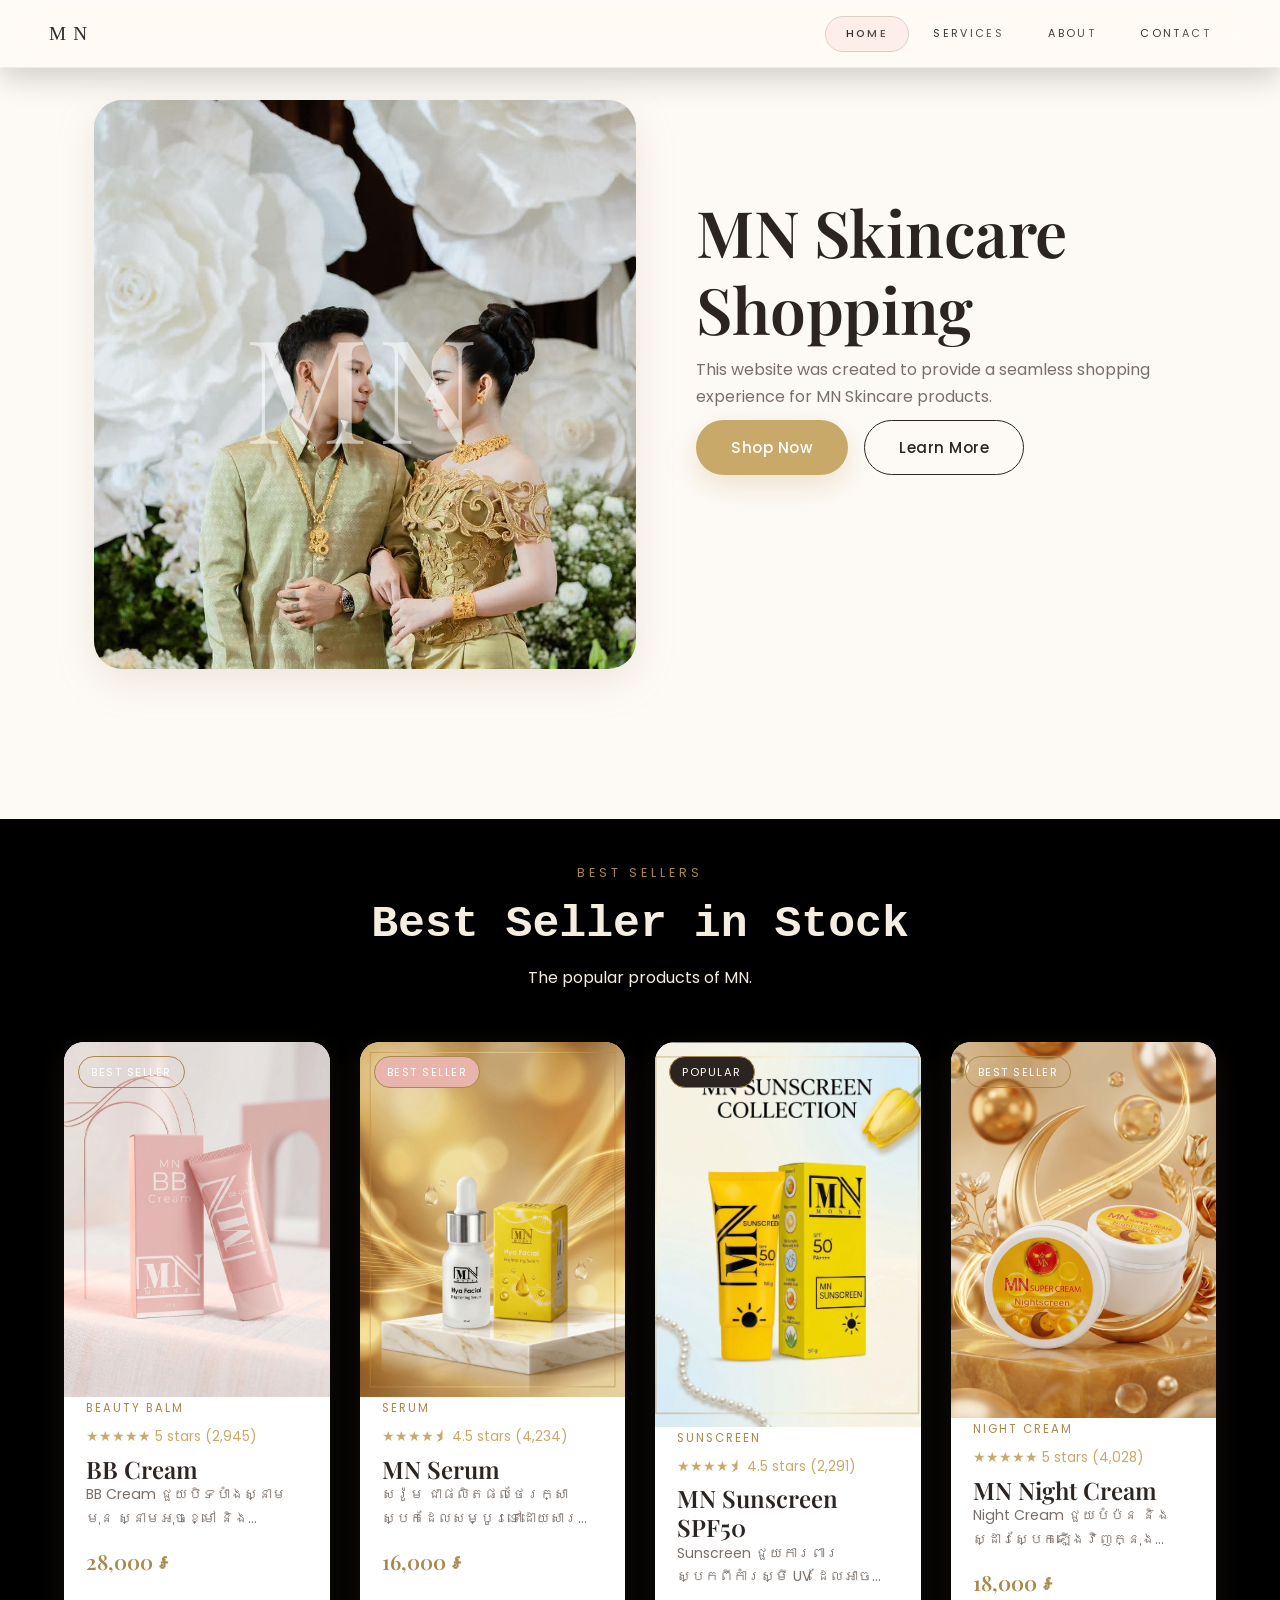
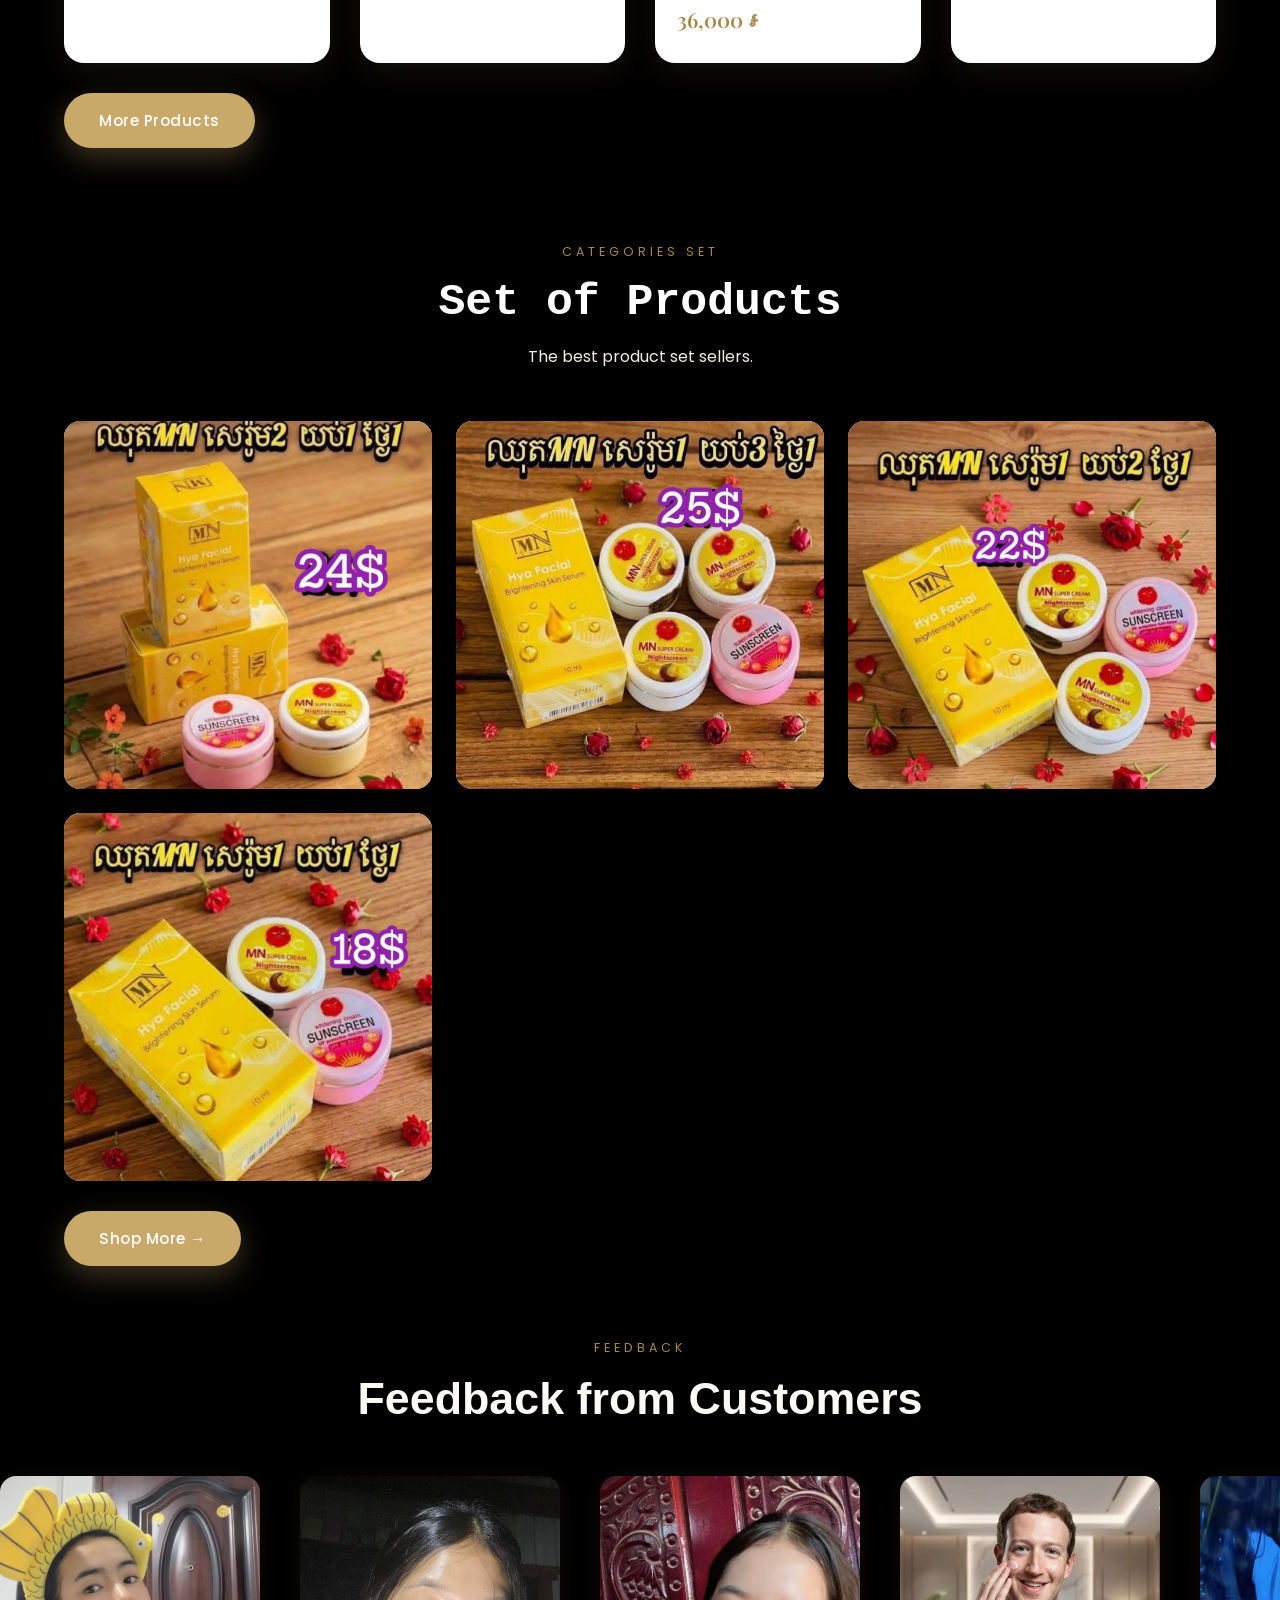
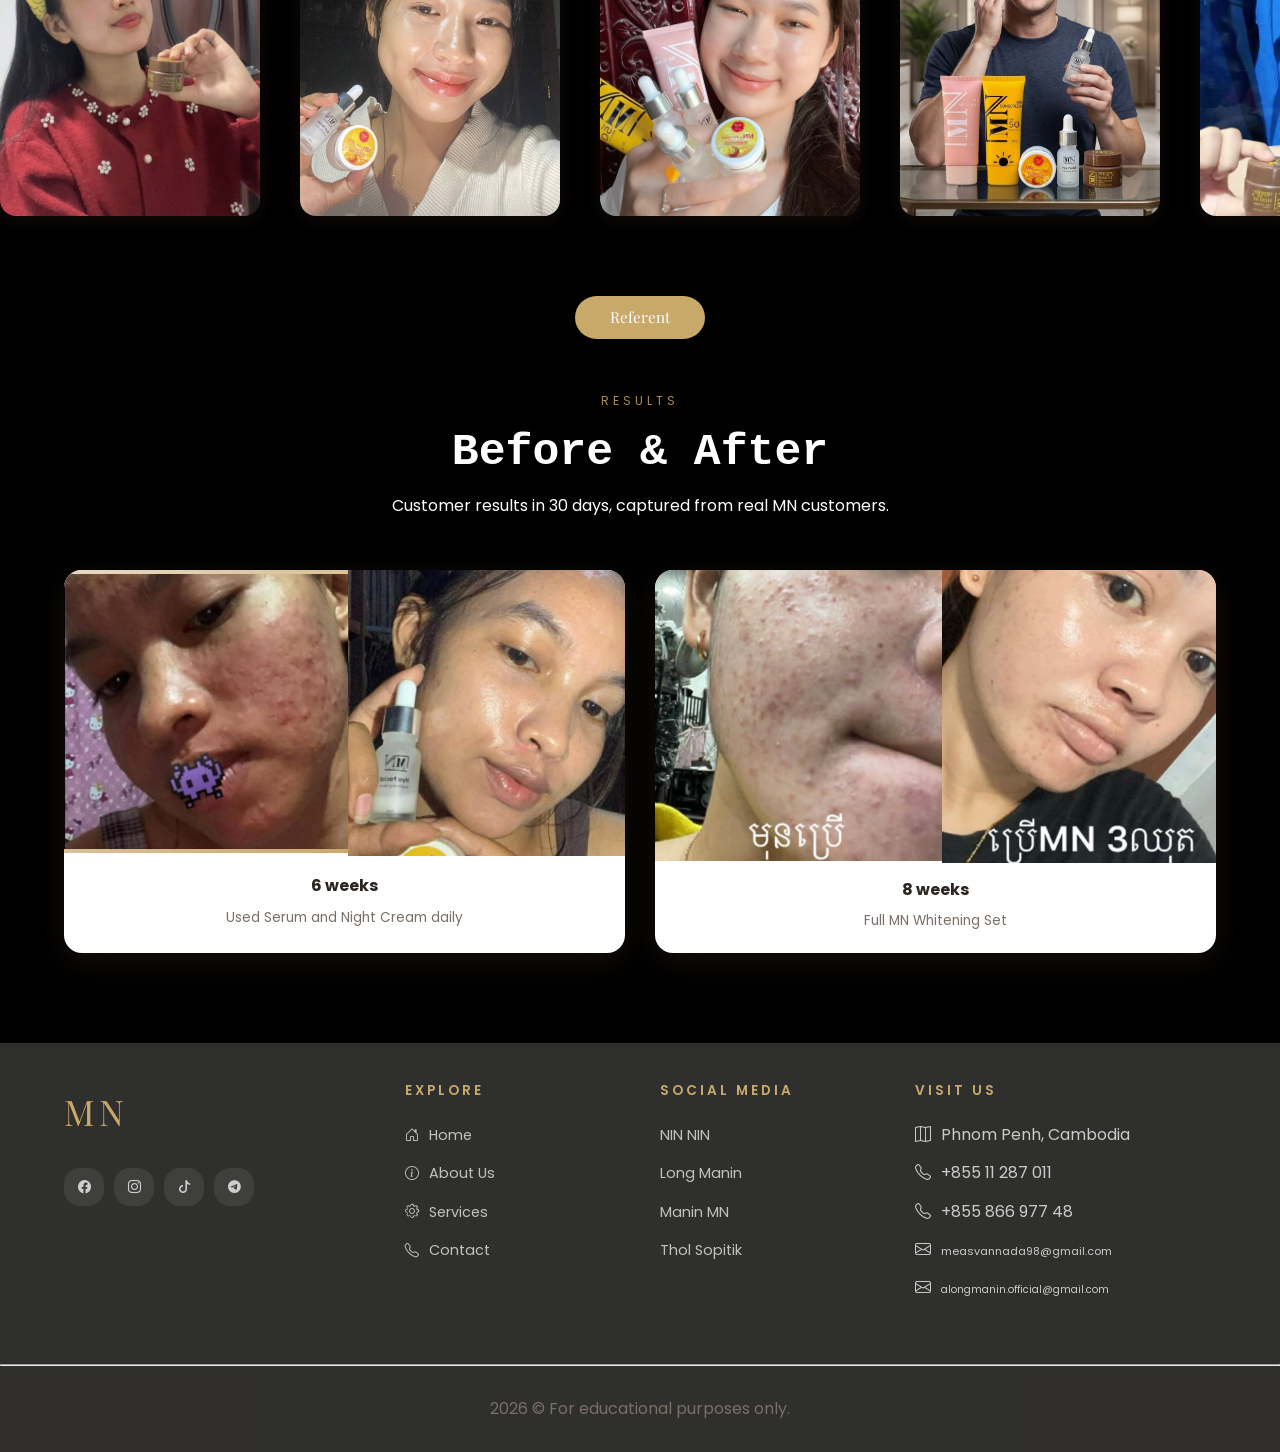
==== commit dd8205ef: "Update  page" ====
--- a/index.html
+++ b/index.html
@@ -8,7 +8,8 @@
   <meta name="description" content="MN is a Cambodian skincare brand crafting clean, effective formulas for radiant, confident skin." />
   <meta property="og:title"content="MN Beauty & Skincare" />
   <meta property="og:description"content="Discover premium skincare products designed to nourish, protect, and enhance your natural beauty." />
-
+  <meta property="og:image" content="https://houtdev0001.github.io/MN-Skincare-Beauty/img/img/image copy 47.png" />
+  
   <meta property="og:type" content="website" />
   <link rel="preconnect" href="https://fonts.googleapis.com" />
   <link rel="preconnect" href="https://fonts.gstatic.com" crossorigin />
@@ -85,7 +86,7 @@
           <div class="product-image">
             <span class="badge new">Best Seller</span>
             <div class="img-placeholder alt-1">
-              <img src="img/image copy 13.png" alt="MN Serum">
+              <img src="img/image copy 3.png" alt="MN Serum">
             </div>
           </div>
           <div class="product-info">
@@ -148,23 +149,18 @@
 
       <div class="category-grid">
         <div class="category-card">
-          <img class="category-photo" src="img/image copy 40.png" alt="Set Product">
+          <img class="category-photo" src="img/image copy 77.png" alt="Set Product">
         </div>
         <div class="category-card">
-          <img class="category-photo" src="img/image copy 41.png" alt="Set Product">
+          <img class="category-photo" src="img/image copy 78.png" alt="Set Product">
         </div>
         <div class="category-card">
-          <img class="category-photo" src="img/image copy 42.png" alt="Set Product">
+          <img class="category-photo" src="img/image copy 79.png" alt="Set Product">
         </div>
         <div class="category-card">
-          <img class="category-photo" src="img/image copy 43.png" alt="Set Product">
-        </div>
-        <div class="category-card">
-          <img class="category-photo" src="img/image copy 44.png" alt="Set Product">
-        </div>
-        <div class="category-card">
-          <img class="category-photo" src="img/image copy 45.png" alt="Set Product">
-        </div>
+          <img class="category-photo" src="img/image copy 80.png" alt="Set Product">
+        </div>
+        
       </div>
 
       <div class="hero-actions" style="margin-top: 30px;">
@@ -282,16 +278,6 @@
 
       <div class="ba-grid">
 
-        <div class="ba-card">
-          <div class="ba-images">
-            <div class="img-placeholder"><img src="img/image copy 26.png" alt="Before"></div>
-            <div class="img-placeholder alt-1"><img src="img/image copy 27.png" alt="After"></div>
-          </div>
-          <div class="ba-info">
-            <strong>30 days</strong>
-            <span>Used Serum and Night Cream daily</span>
-          </div>
-        </div>
 
         <div class="ba-card">
           <div class="ba-images">
@@ -326,7 +312,6 @@
  
         <div class="footer-brand">
           <div class="logo">MN</div>
-          <p>Cambodian skincare crafted for confident, glowing skin. Clean. Gentle. Effective.</p>
           <div class="footer-socials">
             <a href="https://www.facebook.com/share/1L8tSYLtde/" target="_blank"><i class="bi bi-facebook"></i></a>
             <a href="https://www.instagram.com/long_manin" target="_blank"><i class="bi bi-instagram"></i></a>
@@ -368,6 +353,8 @@
 
       </div>
     </div>
+    <hr>
+    <p style="text-align: center; margin-top: 30px;">2026 © For educational purposes only.</p>
   </footer>
 
 </body>
--- a/style.css
+++ b/style.css
@@ -681,15 +681,6 @@
   align-self: center;
 }
 
-.container-wrapper1 {
-  width: 100%;
-  overflow: hidden;
-  mask-image: linear-gradient(to right, transparent, white 10%, white 90%, transparent);
-  -webkit-mask-image: linear-gradient(to right, transparent, white 10%, white 90%, transparent);
-  padding: 6px 0 10px;
-  margin: 0 60px 60px 0;
-}
-
 .ticker-track {
   display: inline-flex;
   width: max-content;
@@ -706,46 +697,6 @@
   100% {
     transform: translateX(-50%); 
   }
-}
-
-.chip-set {
-  display: flex;
-  overflow: hidden;
-  align-items: center;
-  gap: 10px;
-  padding-right: 10px;
-}
-
-.filter-chip {
-  display: inline-flex;
-  align-items: center;
-  white-space: nowrap;
-  font-size: 12px;
-  font-weight: 500;
-  letter-spacing: 0.06em;
-  padding: 7px 18px;
-  border-radius: 999px;
-  border: 1px solid #e8d5c4;
-  background: #fdf8f4;
-  color: #8a6650;
-  cursor: pointer;
-  transition: background 0.2s, border-color 0.2s, color 0.2s, transform 0.15s;
-  user-select: none;
-  margin-top: 16px;
-  flex-shrink: 0;
-}
-
-.filter-chip:hover {
-  background: #f5e8dc;
-  border-color: #c9a98a;
-  color: #6b4a35;
-  transform: translateY(-1px);
-}
-
-.filter-chip.active {
-  background: #8a6650;
-  border-color: #8a6650;
-  color: #fdf8f4;
 }
 
 #services {
@@ -1070,7 +1021,9 @@
 }
 
 .process-grid { 
-  display: block; 
+  align-items: center;
+  display: block;
+  gap: 40px; 
 }
 
 .reel-pair {
@@ -1757,14 +1710,15 @@
 }
 
 .site-footer {
-  background: var(--color-text);
+  background: rgba(0, 0, 0, 0.813);
   color: rgba(255,255,255,0.75);
-  padding: 70px 0 30px;
+  padding: 90px 0 30px;
+  
 }
 
 .footer-grid {
   display: grid;
-  grid-template-columns: 1.4fr 1fr 1fr 1fr;
+  grid-template-columns: 1.4fr 1fr 1fr 1.4fr;
   gap: 40px;
   margin-bottom: 50px;
 }
@@ -1949,7 +1903,7 @@
   .section-title .eyebrow{
     margin-top: 30px;
   }
-
+  
   .referent{
     margin-bottom: 40px;
   }
@@ -1968,10 +1922,12 @@
     border-radius: 60px; 
   }
   
-  .product-grid {
-    display: grid;
-    grid-template-columns: repeat(2, 1fr);
-    gap: 30px;
+ 
+  .process-grid { 
+    justify-content: center;
+    display: flex;
+    gap: 40px; 
+    margin: -20px 2px;
   }
   .about-section { 
     padding: 60px 24px; 
@@ -2105,9 +2061,17 @@
 
   .footer-grid { 
     grid-template-columns: 1fr; 
-    text-align: left; 
-  }
-
+    text-align: center; 
+  }
+  .footer-brand p{
+    margin-left: 140px;
+    margin-right: 110px;
+   
+  }
+  .footer-brand .footer-socials {
+    justify-content: center;
+    margin-left: 40px;
+  }
   .services-container { 
     padding: 20px 15px; 
   }
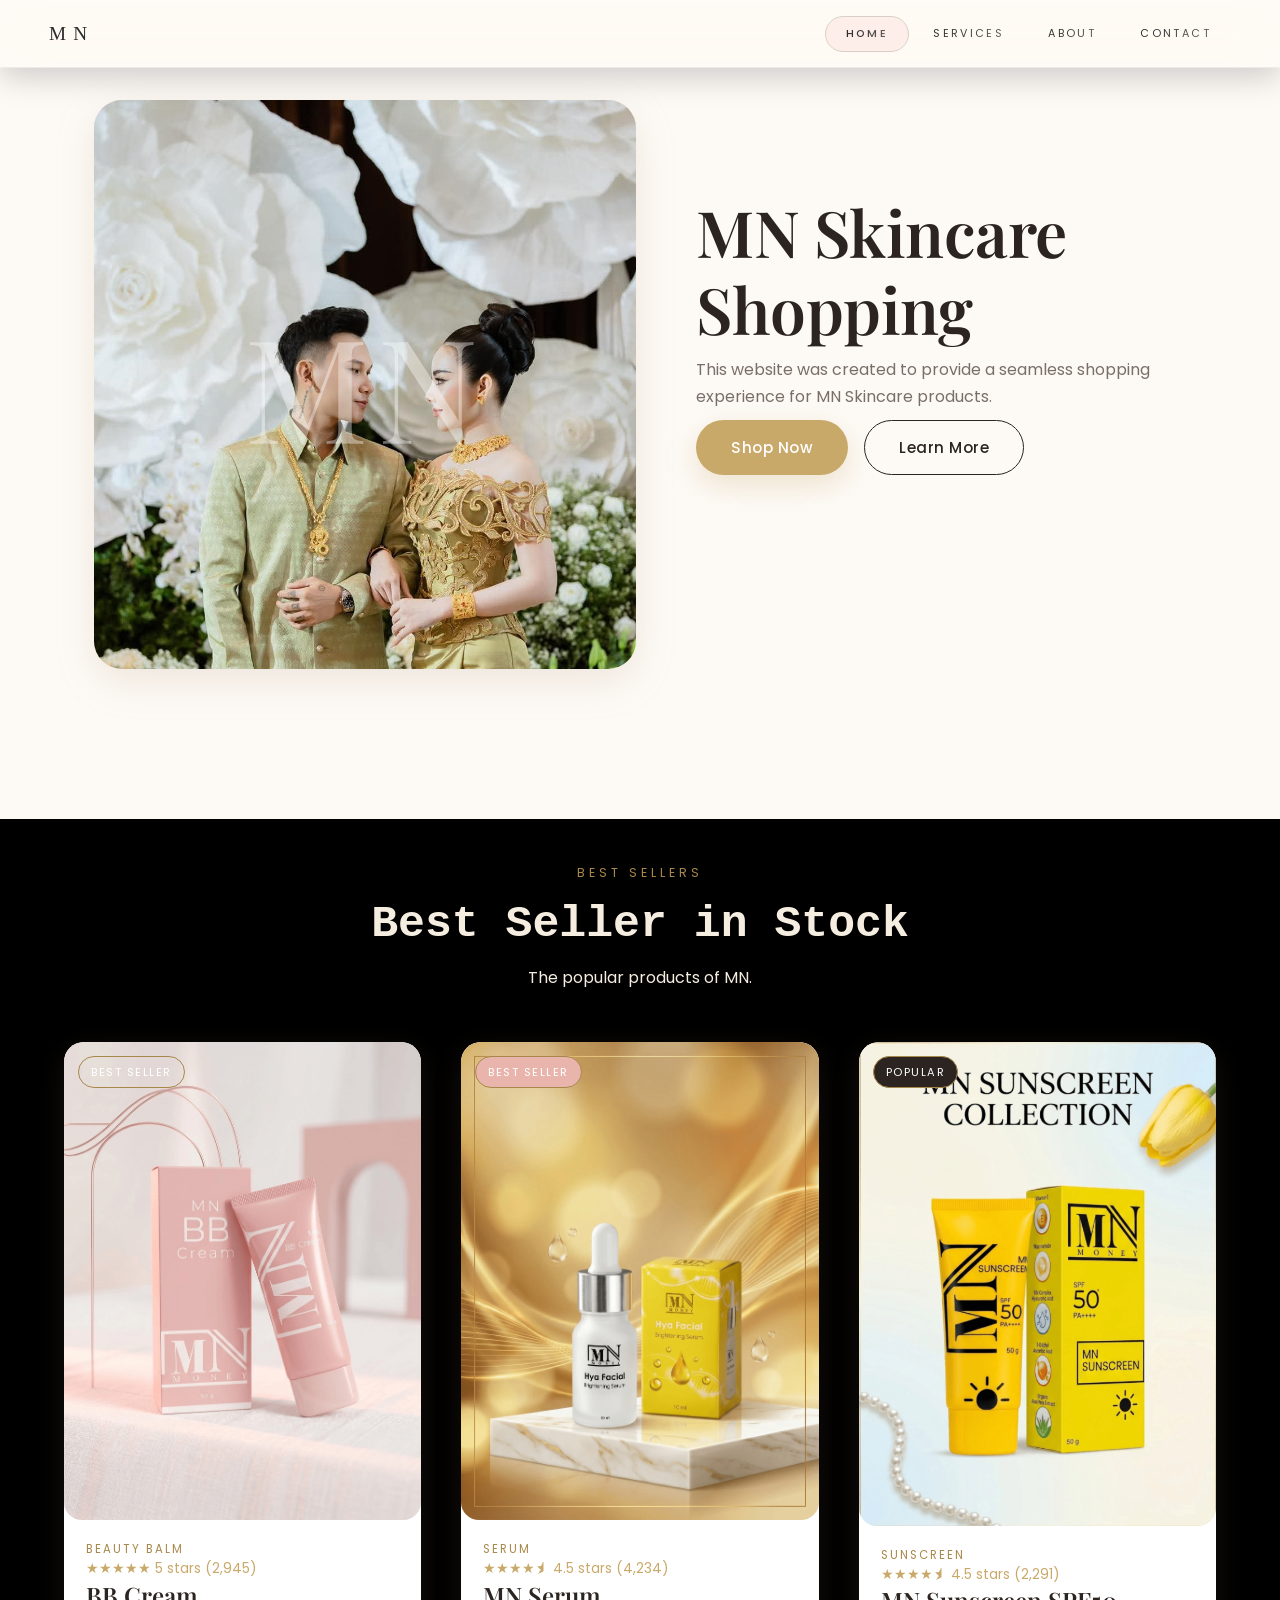
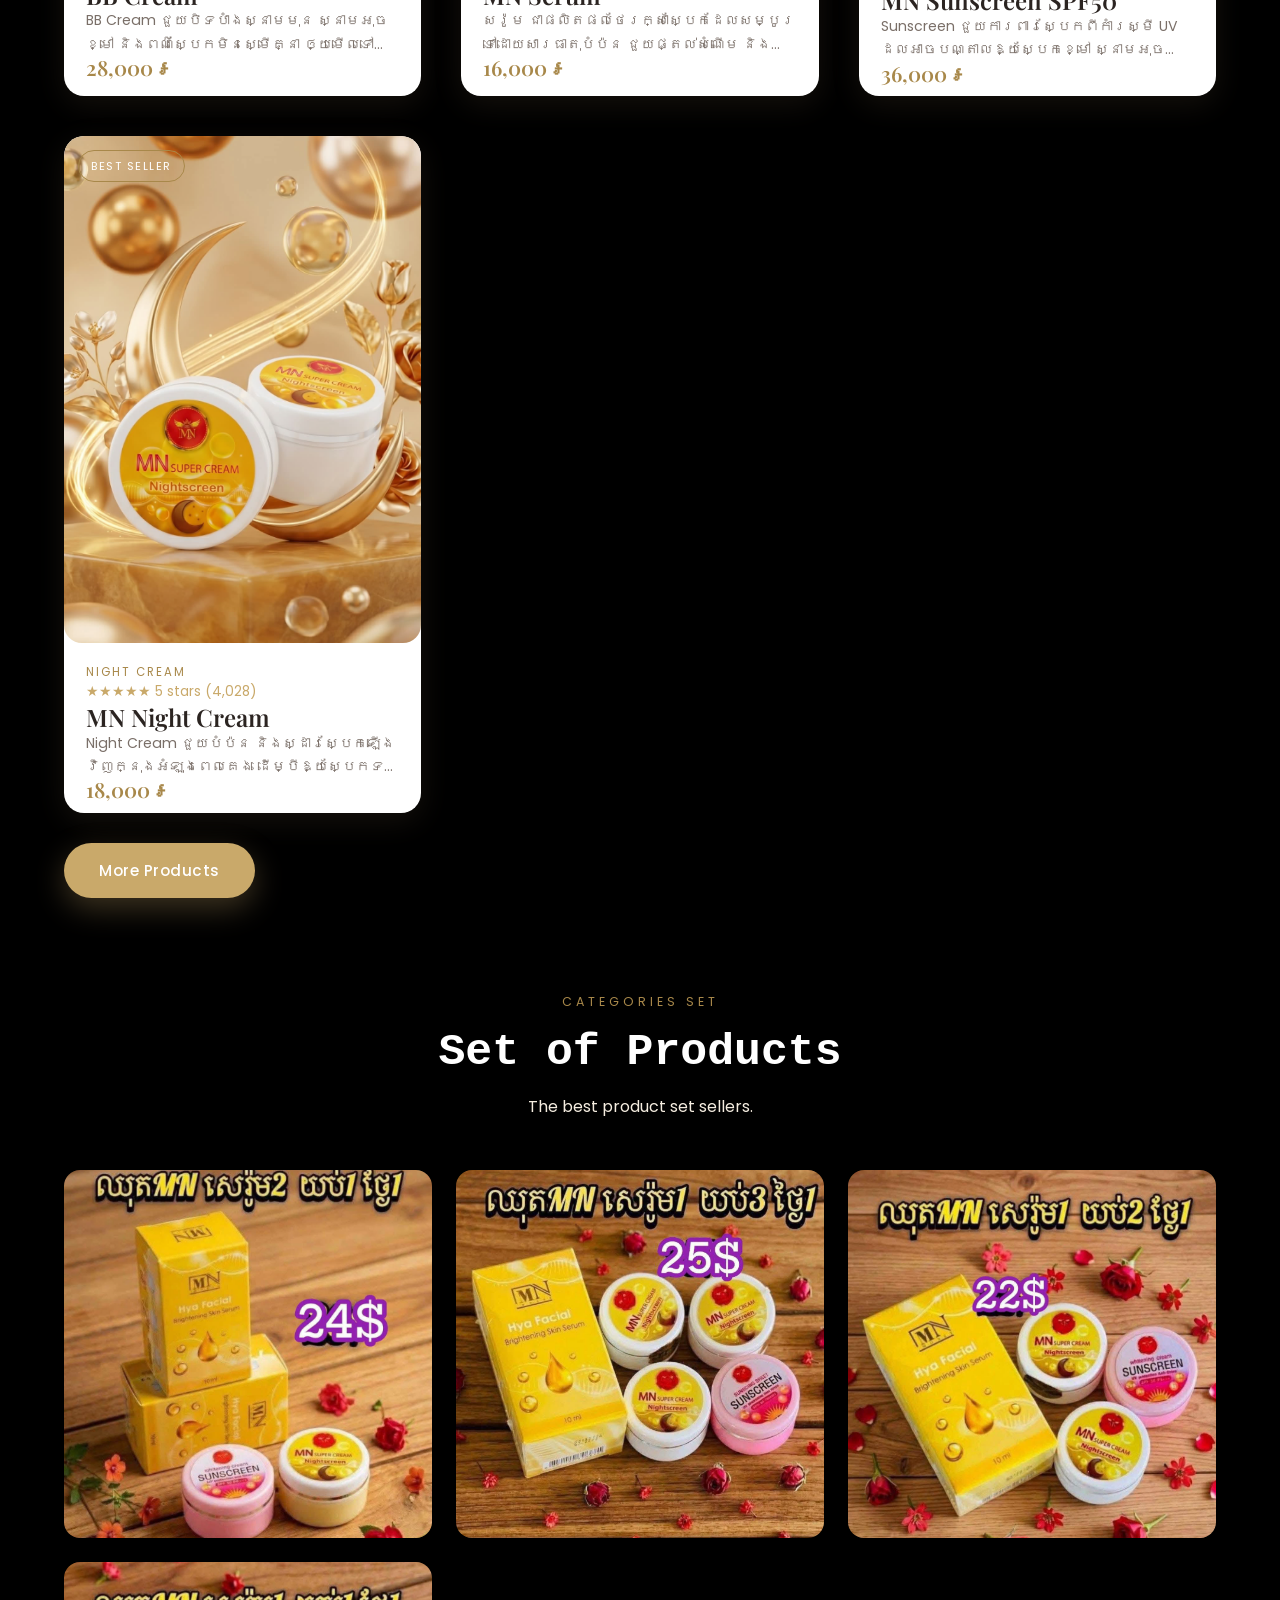
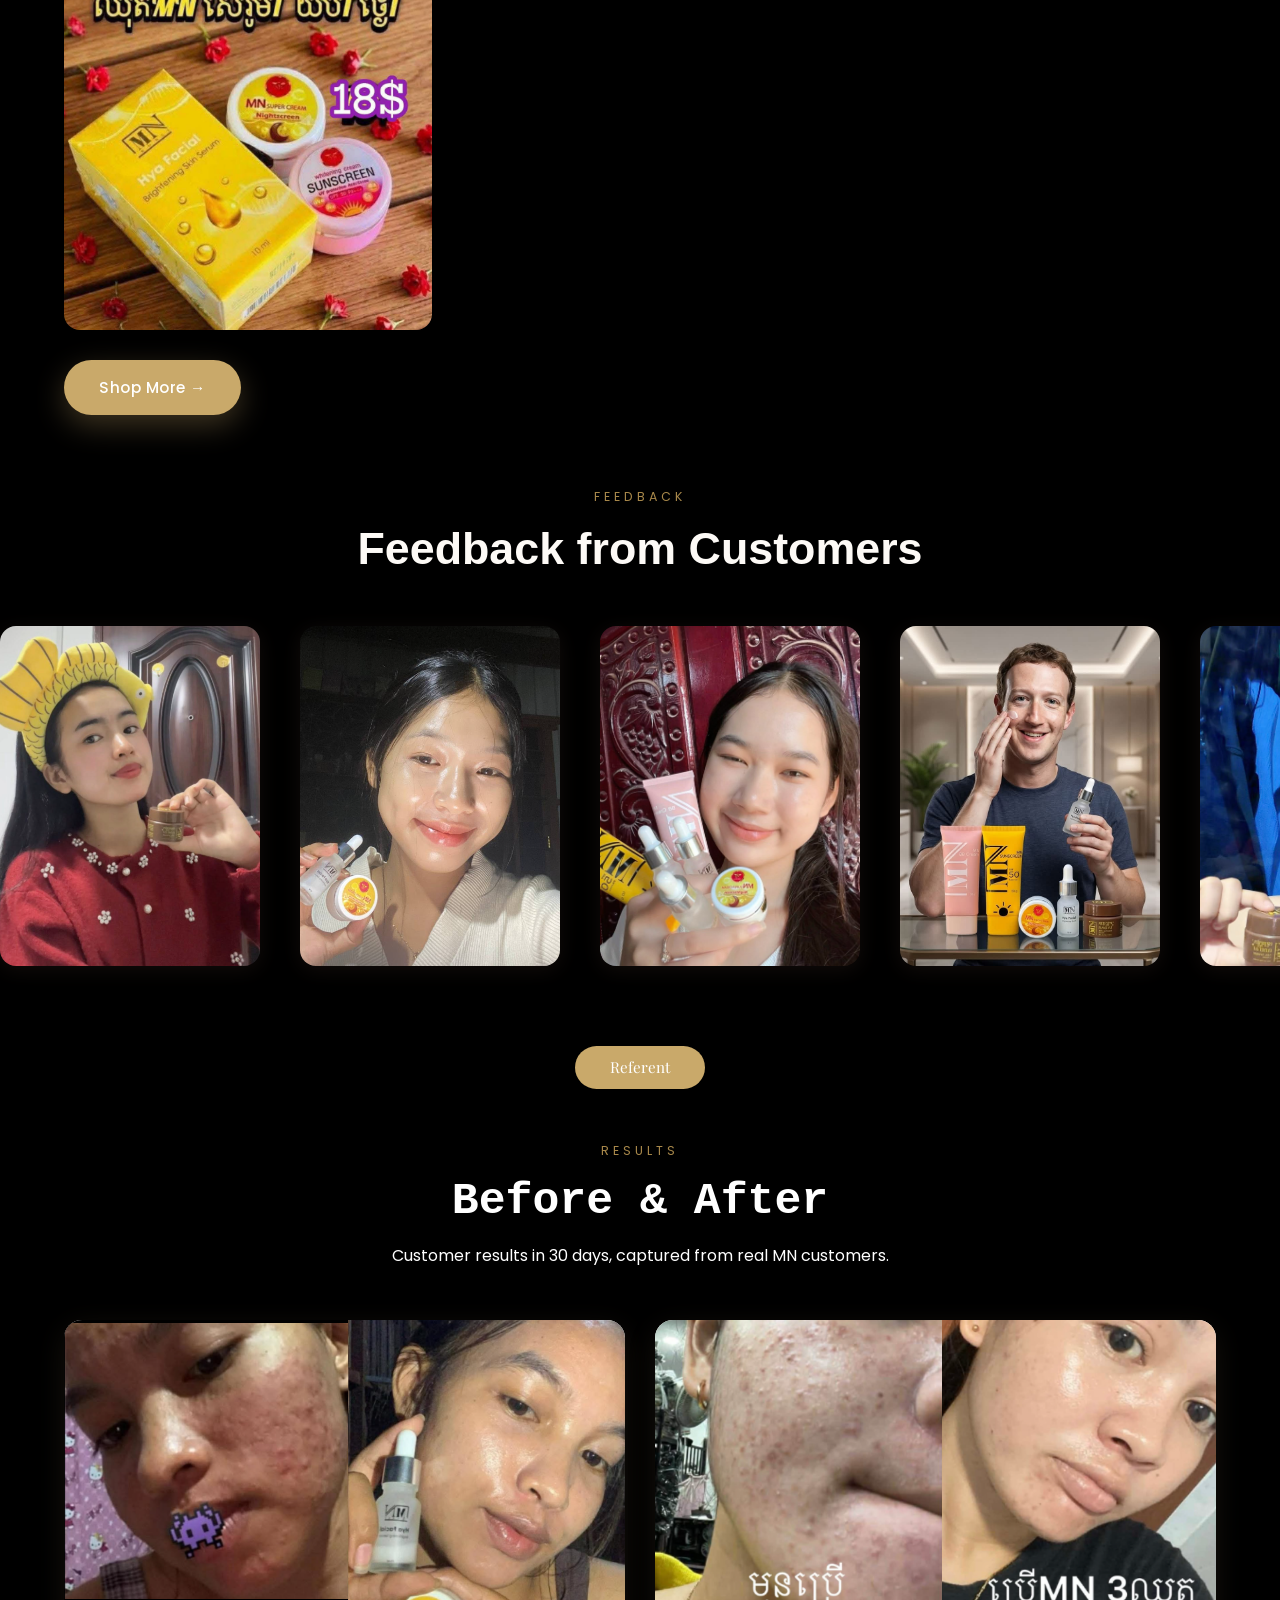
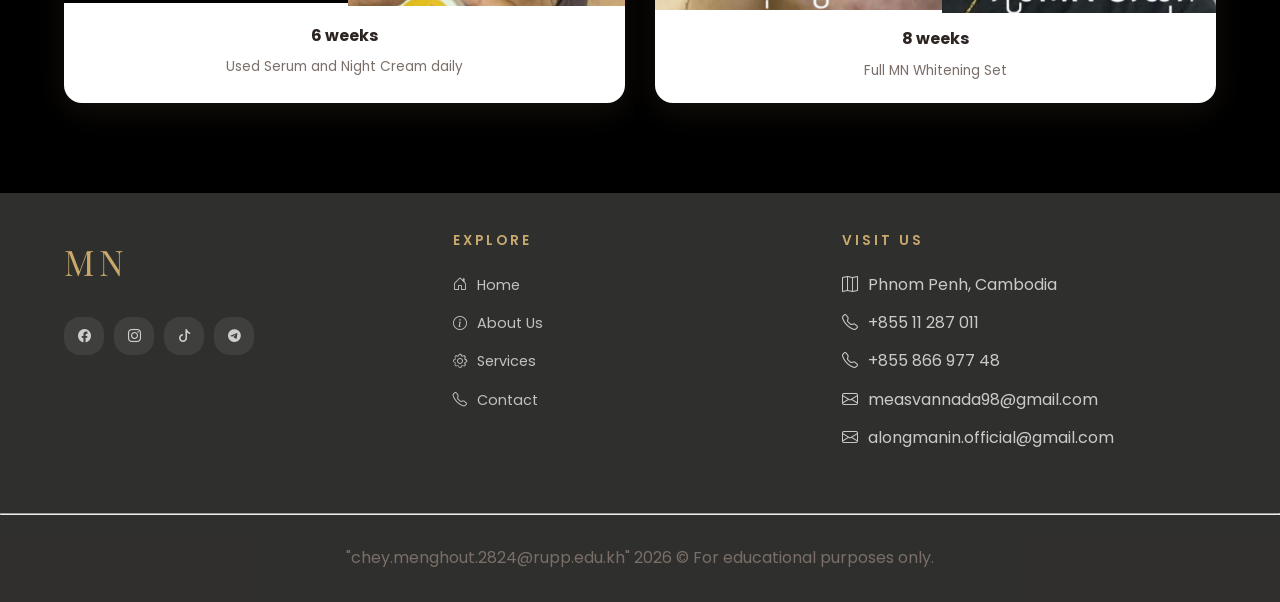
==== commit 9a9bb78c: "last push" ====
--- a/index.html
+++ b/index.html
@@ -43,7 +43,7 @@
   <section class="secton-home">
     <div class="container hero-grid-home">
       <div class="hero-visual">
-        <img src="img/image copy 12.png" alt="Owner of MN Skincare" class="hero-image" />
+        <img style="position: absolute;" src="img/image copy 12.png" alt="Owner of MN Skincare"  />
       </div>
       <div class="hero-content-home">
         <h1>MN Skincare Shopping</h1>
@@ -56,8 +56,8 @@
     </div>
   </section>
 
-  <section class="section" id="1" style="background-color: black; margin-top: 100px;">
-    <div class="container">
+  <section class="section" id="1" style="background-color: black; margin-top: 100px; ">
+    <div class="container" >
       <div class="section-title">
         <span class="eyebrow">Best Sellers</span>
         <h2>Best Seller in Stock</h2>
@@ -66,10 +66,10 @@
 
       <div class="product-grid">
 
-        <a href="#1" class="product-card">
+        <a href="#1" class="product-card ">
           <div class="product-image">
             <span class="badge">Best Seller</span>
-            <div class="img-placeholder">
+            <div class="img-placeholder-home">
               <img src="img/image copy 2.png" alt="BB Cream">
             </div>
           </div>
@@ -85,7 +85,7 @@
         <a href="#1" class="product-card">
           <div class="product-image">
             <span class="badge new">Best Seller</span>
-            <div class="img-placeholder alt-1">
+            <div class="img-placeholder-home alt-1">
               <img src="img/image copy 3.png" alt="MN Serum">
             </div>
           </div>
@@ -101,7 +101,7 @@
         <a href="#1" class="product-card">
           <div class="product-image">
             <span class="badge popular">Popular</span>
-            <div class="img-placeholder alt-2">
+            <div class="img-placeholder-home alt-2">
               <img src="img/image copy 5.png" alt="MN Sunscreen SPF50">
             </div>
           </div>
@@ -117,7 +117,7 @@
         <a href="#1" class="product-card">
           <div class="product-image">
             <span class="badge">Best Seller</span>
-            <div class="img-placeholder alt-3">
+            <div class="img-placeholder-home alt-3">
               <img src="img/image copy 33.png" alt="MN Night Cream">
             </div>
           </div>
@@ -267,7 +267,7 @@
     </div>
   </section>
 
-  <!-- BEFORE & AFTER RESULTS ========== -->
+  <!-- BEFORE & AFTER RESULTS -->
   <section class="section" >
     <div class="container">
       <div class="section-title" >
@@ -281,8 +281,12 @@
 
         <div class="ba-card">
           <div class="ba-images">
-            <div class="img-placeholder alt-2"><img src="img/image copy 28.png" alt="Before"></div>
-            <div class="img-placeholder alt-3"><img src="img/image copy 30.png" alt="After"></div>
+            <div class="img-placeholder alt-2">
+              <img src="img/image copy 28.png" alt="Before">
+            </div>
+            <div class="img-placeholder alt-3">
+              <img src="img/image copy 30.png" alt="After">
+            </div>
           </div>
           <div class="ba-info">
             <strong>6 weeks</strong>
@@ -292,8 +296,12 @@
 
         <div class="ba-card">
           <div class="ba-images">
-            <div class="img-placeholder"><img src="img/image copy 29.png" alt="Before"></div>
-            <div class="img-placeholder alt-1"><img src="img/image copy 31.png" alt="After"></div>
+            <div class="img-placeholder">
+              <img src="img/image copy 29.png" alt="Before">
+            </div>
+            <div class="img-placeholder alt-1">
+              <img src="img/image copy 31.png" alt="After">
+            </div>
           </div>
           <div class="ba-info">
             <strong>8 weeks</strong>
@@ -331,30 +339,19 @@
         </div>
  
         <div>
-          <h4>Social Media</h4>
-          <ul>
-            <li><a href="https://www.facebook.com/share/1L8tSYLtde/">NIN NIN</a></li>
-            <li><a href="https://www.facebook.com/share/14fJphtDDiE/">Long Manin</a></li>
-            <li><a href="https://www.facebook.com/share/18HfbLFxsk/">Manin MN</a></li>
-            <li><a href="https://www.facebook.com/share/1FFuuS5jSu/">Thol Sopitik</a></li>
-          </ul>
-        </div>
- 
-        <div>
           <h4>Visit Us</h4>
           <ul>
             <li><i class="bi bi-map" style="margin-right: 10px;"></i>Phnom Penh, Cambodia</li>
             <li><i class="bi bi-telephone" style="margin-right: 10px;"></i>+855 11 287 011</li>
             <li><i class="bi bi-telephone" style="margin-right: 10px;"></i>+855 866 977 48</li>
-            <li><i class="bi bi-envelope" style="margin-right: 10px;"></i><span style="font-size: 11px;">measvannada98@gmail.com</span></li>
-            <li><i class="bi bi-envelope" style="margin-right: 10px;"></i><span style="font-size: 10px;">alongmanin.official@gmail.com</span></li>
+            <li><i class="bi bi-envelope" style="margin-right: 10px;"></i><span>measvannada98@gmail.com</span></li>
+            <li><i class="bi bi-envelope" style="margin-right: 10px;"></i><span>alongmanin.official@gmail.com</span></li>
           </ul>
         </div>
-
       </div>
     </div>
     <hr>
-    <p style="text-align: center; margin-top: 30px;">2026 © For educational purposes only.</p>
+    <p style="text-align: center; margin-top: 30px;">"chey.menghout.2824@rupp.edu.kh" 2026 © For educational purposes only.</p>
   </footer>
 
 </body>
--- a/style.css
+++ b/style.css
@@ -127,7 +127,9 @@
   transition: letter-spacing 0.45s ease;
   white-space: nowrap;
 }
-.brand:hover { letter-spacing: 0.52em; }
+.brand:hover { 
+  letter-spacing: 0.52em; 
+}
 
 .nav-list {
   list-style: none;
@@ -304,7 +306,8 @@
 }
 
 .img-placeholder {
-  background: linear-gradient(135deg, var(--color-beige) 0%, var(--color-pink) 100%);
+  
+  background: black;
   display: grid;
   place-items: center;
   color: rgba(255, 255, 255, 0.85);
@@ -313,14 +316,27 @@
   letter-spacing: 4px;
   border-radius: var(--radius-md);
 }
+.img-placeholder-home {
+  width: 100%;
+  overflow: hidden;
+  background: black;
+  display: grid;
+  place-items: center;
+  color: rgba(255, 255, 255, 0.85);
+  font-family: var(--font-display);
+  font-size: 2rem;
+  letter-spacing: 4px;
+  border-radius: var(--radius-md);
+}
+
 .img-placeholder.alt-1 { 
-  background: linear-gradient(135deg, var(--color-pink-soft), var(--color-pink-deep)); 
+  background: black; 
 }
 .img-placeholder.alt-2 { 
-  background: linear-gradient(135deg, var(--color-beige-deep), var(--color-gold)); 
+  background: black; 
 }
 .img-placeholder.alt-3 { 
-  background: linear-gradient(135deg, var(--color-cream), var(--color-beige)); 
+ background: black; 
   color: var(--color-gold-deep); 
 }
 
@@ -354,7 +370,7 @@
   place-items: center;
   font-family: var(--font-display);
   font-size: 9rem;
-  color: rgba(255, 255, 255, 0.55);
+  color: rgba(255, 255, 255, 0.391);
   letter-spacing: 8px;
 }
 
@@ -363,9 +379,10 @@
 }
 
 .product-grid {
+  background: #000;
   display: grid;
   grid-template-columns: repeat(auto-fit, minmax(260px, 1fr));
-  gap: 30px;
+  gap: 40px;
 }
 
 .product-card {
@@ -379,7 +396,6 @@
 }
 
 .product-card:hover {
-  transform: translateY(-8px);
   box-shadow: var(--shadow-card);
 }
 
@@ -388,7 +404,31 @@
 }
 
 .product-info { 
-  padding: 2px 22px 26px ; 
+  padding: 20px 22px 26px ; 
+}
+.product-info {
+  display: block;
+  justify-content: space-between;
+}
+
+.btn-cart {
+  margin-top: 20px;
+  border: #000;
+  border-radius: 10px;
+  cursor: pointer;
+  padding: 6px ;
+  font-size: 10px;
+  align-items: flex-end;
+  background: black;
+  color: #ffffff;
+  transition: var(--transition);
+  font-family: var(--font-display);
+   
+}
+
+.btn-cart:hover {
+  color: rgb(255, 0, 0);
+  background: rgba(0, 0, 0, 0.51);
 }
 
 .cat {
@@ -411,13 +451,19 @@
 }
 
 .price {
+  margin-top: -20px;
+  margin-bottom: -20px;
   font-family: var(--font-display);
   font-size: 1.3rem;
   color: var(--color-gold-deep);
   font-weight: 600;
 }
 
-.stars { color: var(--color-gold); font-size: 0.85rem; margin-bottom: 6px; }
+.stars { 
+  color: var(--color-gold); 
+  font-size: 0.85rem; 
+  margin: -9px 0 0 0; 
+}
 
 .product-card .badge {
   position: absolute;
@@ -453,7 +499,7 @@
   border-radius: 16px;
   overflow: hidden;
   aspect-ratio: 1 / 1;
-  background: var(--color-white);
+  background: rgb(0, 0, 0);
   box-shadow: 0 4px 16px rgba(0, 0, 0, 0.08);
   transition: transform 0.3s ease, box-shadow 0.3s ease;
 }
@@ -595,6 +641,7 @@
 }
 
 .dist-hero {
+  
   height: 1000px;
   width: 100%;
   padding: 120px 0 80px;
@@ -1014,10 +1061,10 @@
 }
 
 .gold-divider {
-  width: 60px;
+  width: 80px;
   height: 1px;
   background: linear-gradient(90deg, transparent, var(--gold), transparent);
-  margin: 24px auto 0;
+  margin: 24px auto ;
 }
 
 .process-grid { 
@@ -1718,7 +1765,7 @@
 
 .footer-grid {
   display: grid;
-  grid-template-columns: 1.4fr 1fr 1fr 1.4fr;
+  grid-template-columns: 1.4fr 1.4fr 1.5fr;
   gap: 40px;
   margin-bottom: 50px;
 }
@@ -1854,6 +1901,7 @@
   }
   .dai-navbar { 
     padding: 17px 24px; 
+    height:45px ;
   }
 
   .nav-list {
@@ -1930,7 +1978,7 @@
     margin: -20px 2px;
   }
   .about-section { 
-    padding: 60px 24px; 
+    padding: 30px 24px; 
     min-height: unset; 
   }
   .about-grid    { 
@@ -2003,6 +2051,7 @@
     max-width: 420px; 
   }
 
+
   .location-wrapper { 
     flex-direction: column; 
   }
@@ -2010,6 +2059,10 @@
     aspect-ratio: 4 / 3; 
   }
 
+  .talk-section    {
+    padding: 56px 20px 48px; 
+    margin-top: 40px;
+  }
   .process-section { 
     padding: 64px 20px 80px; 
   }
@@ -2085,7 +2138,10 @@
   .dist-hero-content{
     margin: 170px 10px ;
   }
-  
+  .product-grid{
+    grid-template-columns: repeat(2, 1fr);
+    gap: 14px;
+  }
   .category-grid {
     grid-template-columns: repeat(2, 1fr);
     gap: 14px;
@@ -2165,6 +2221,7 @@
   }
   .talk-section    {
     padding: 56px 20px 48px; 
+    margin-top: 40px;
   }
   .about-img-wrap{
     margin-left: 40px;
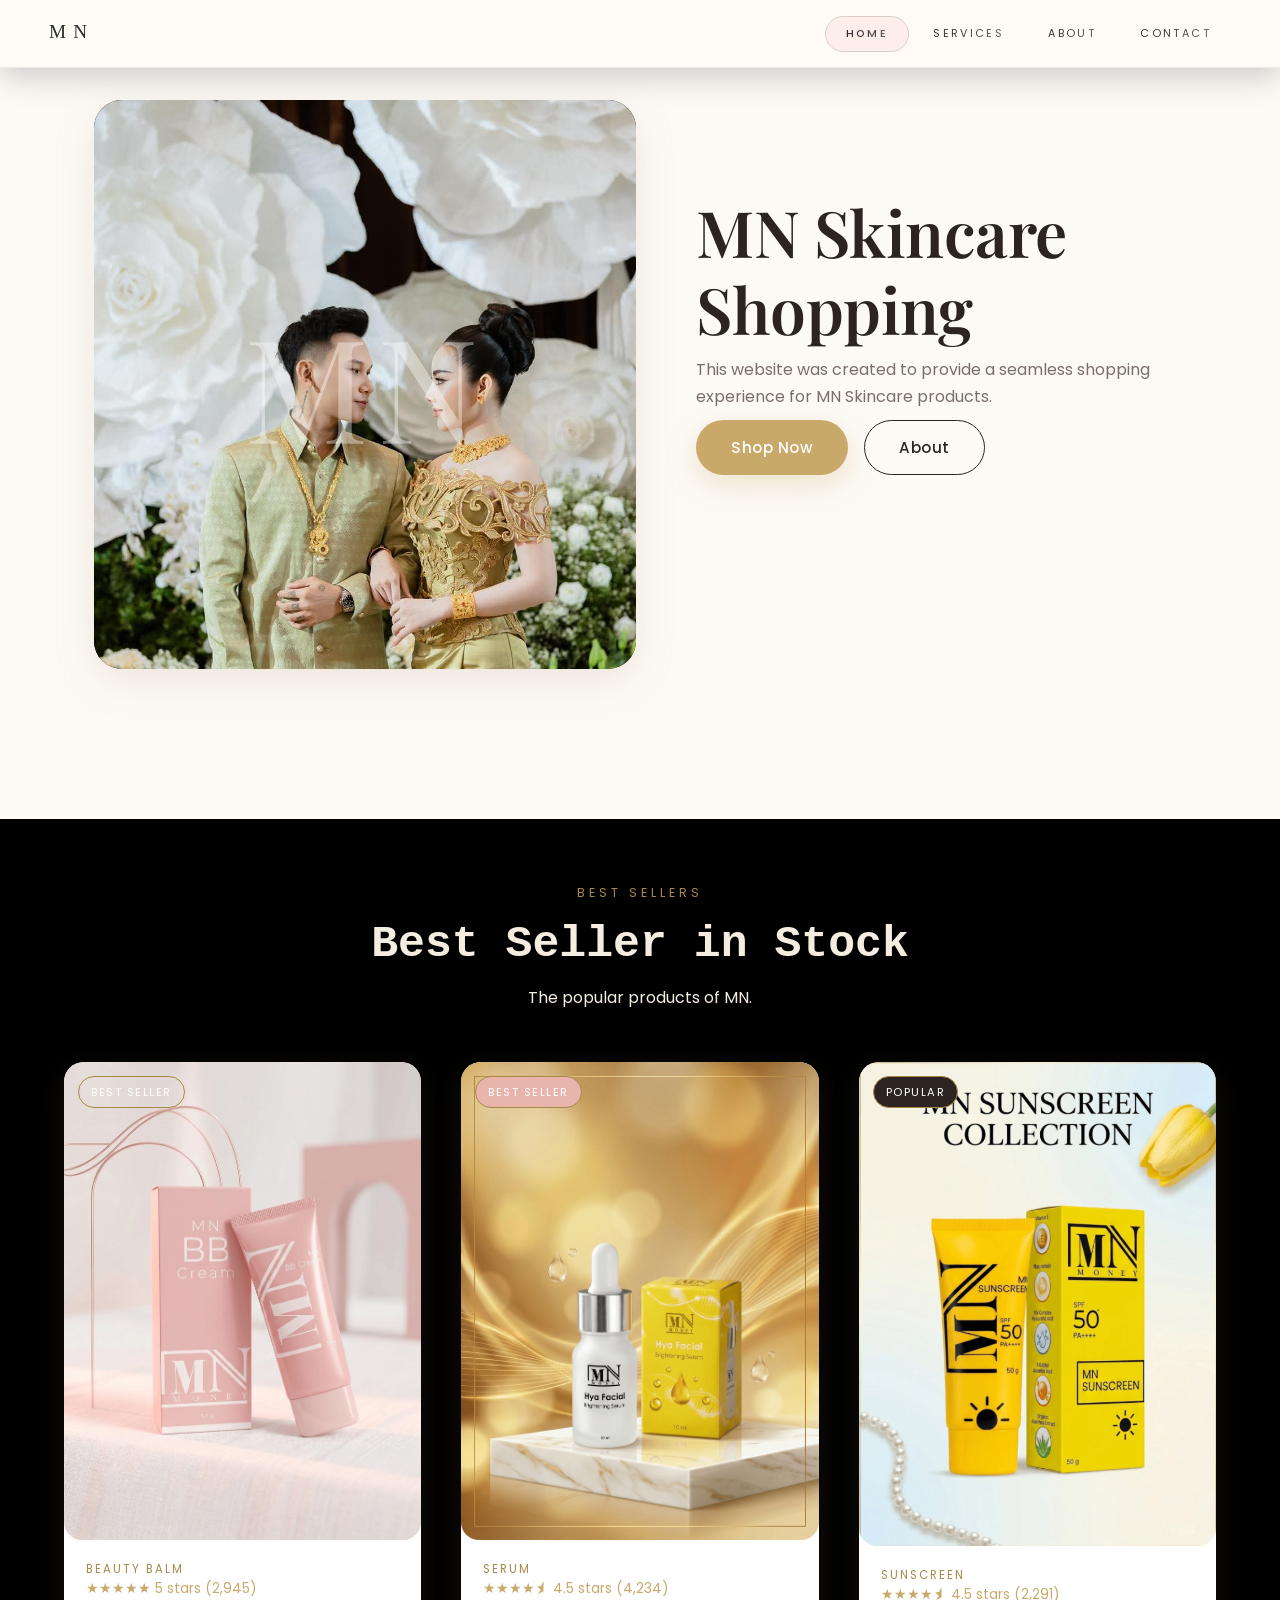
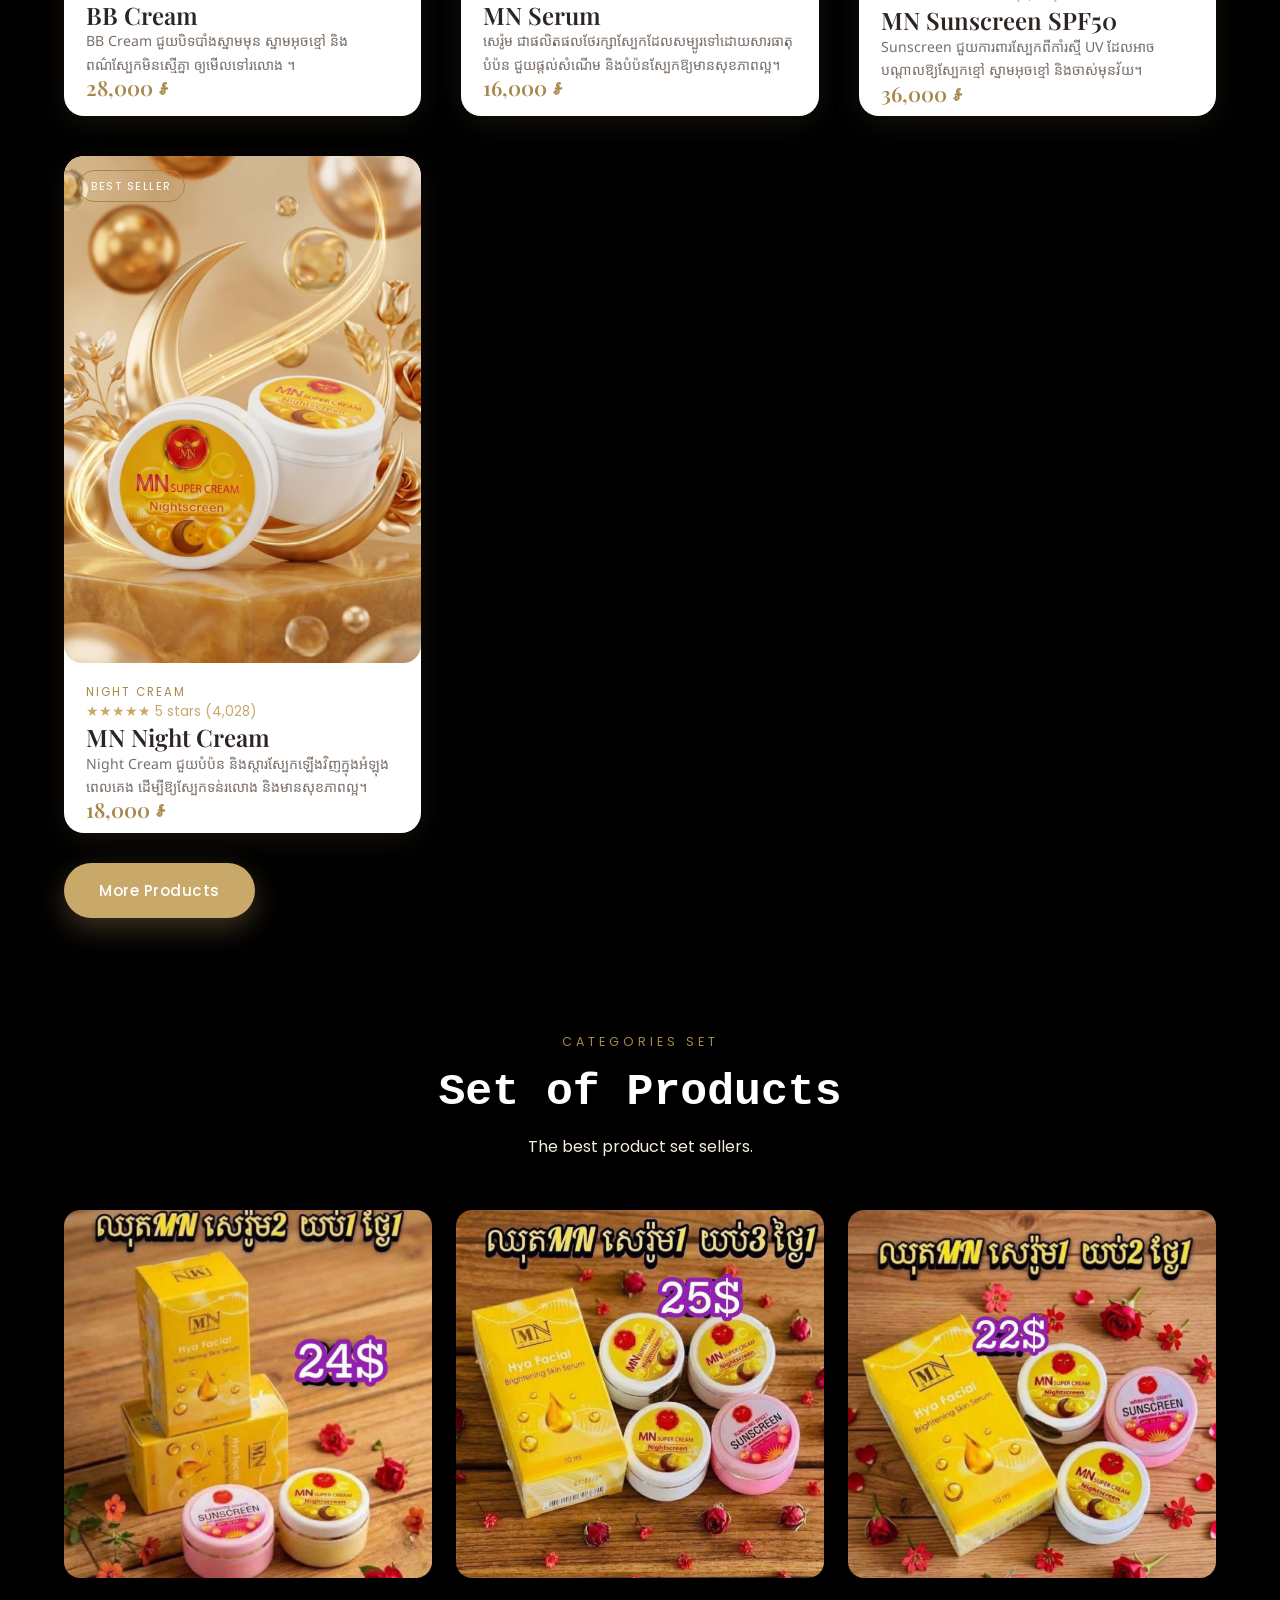
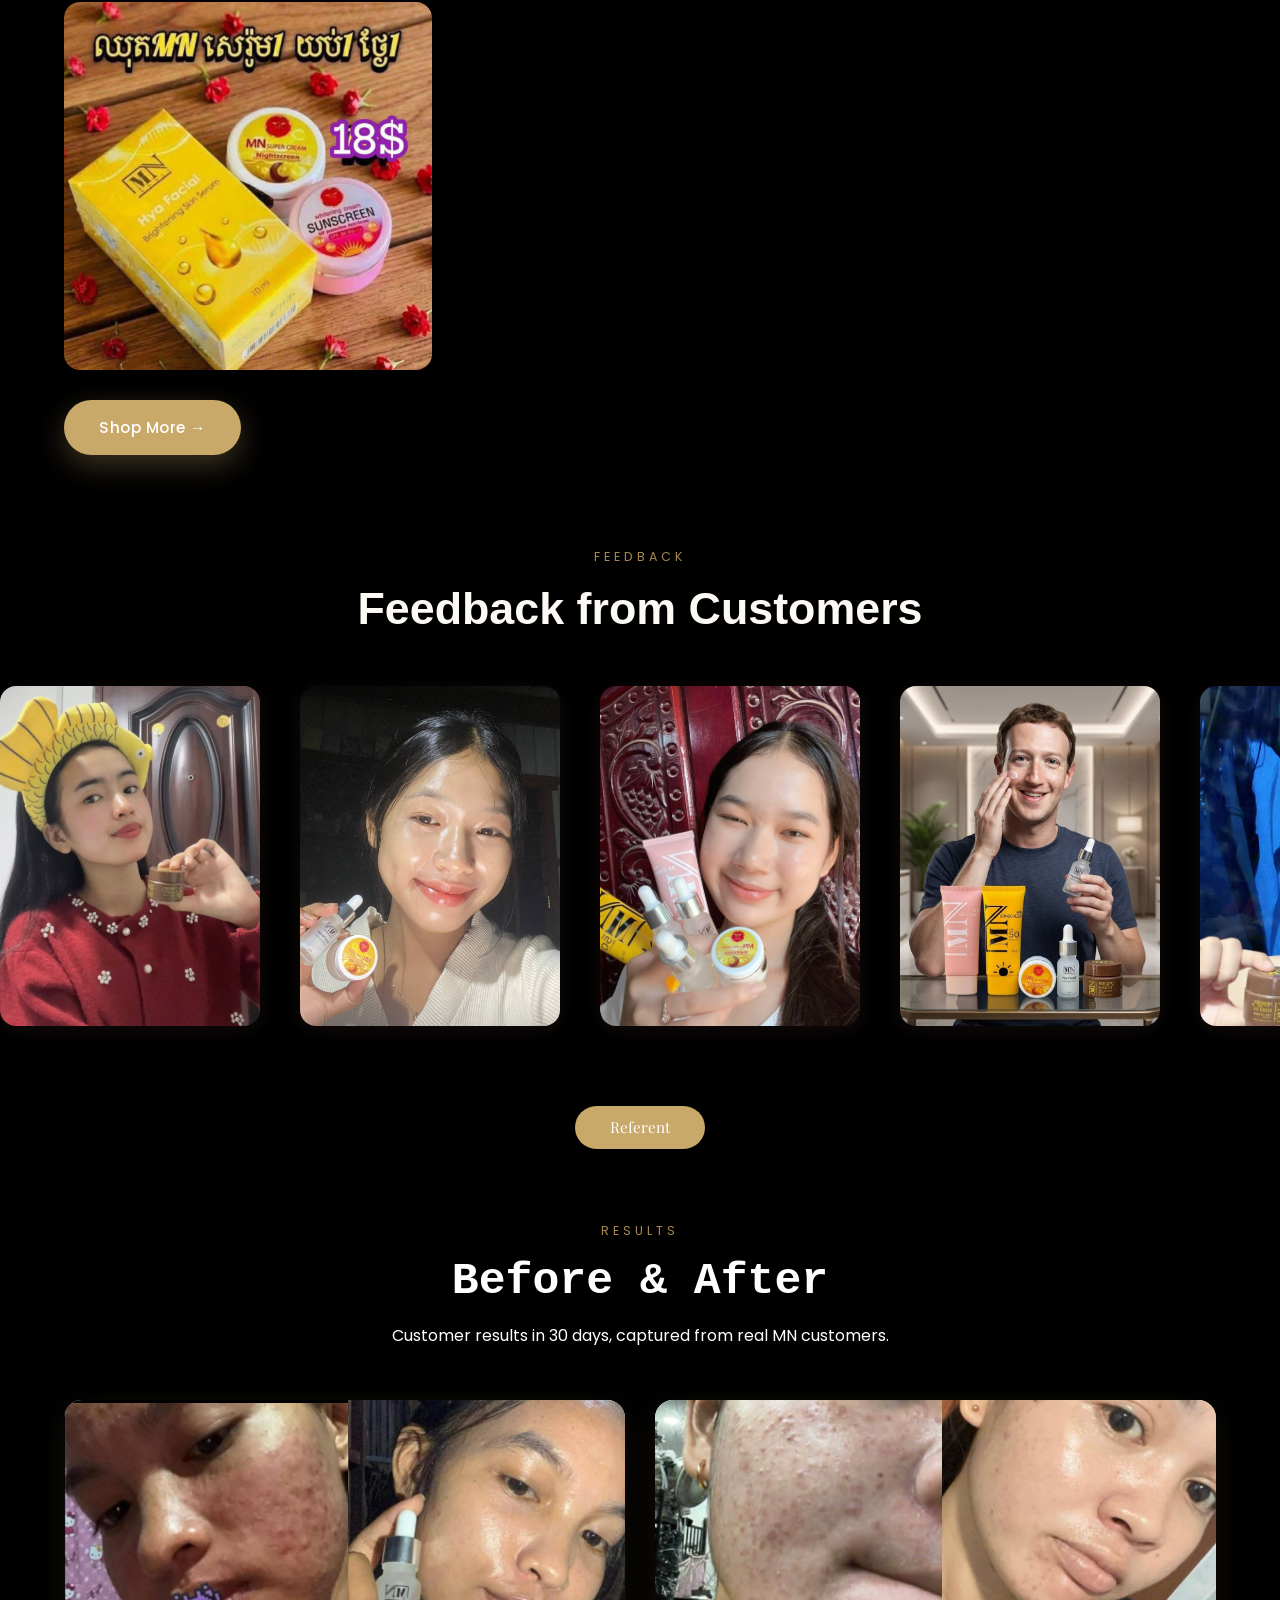
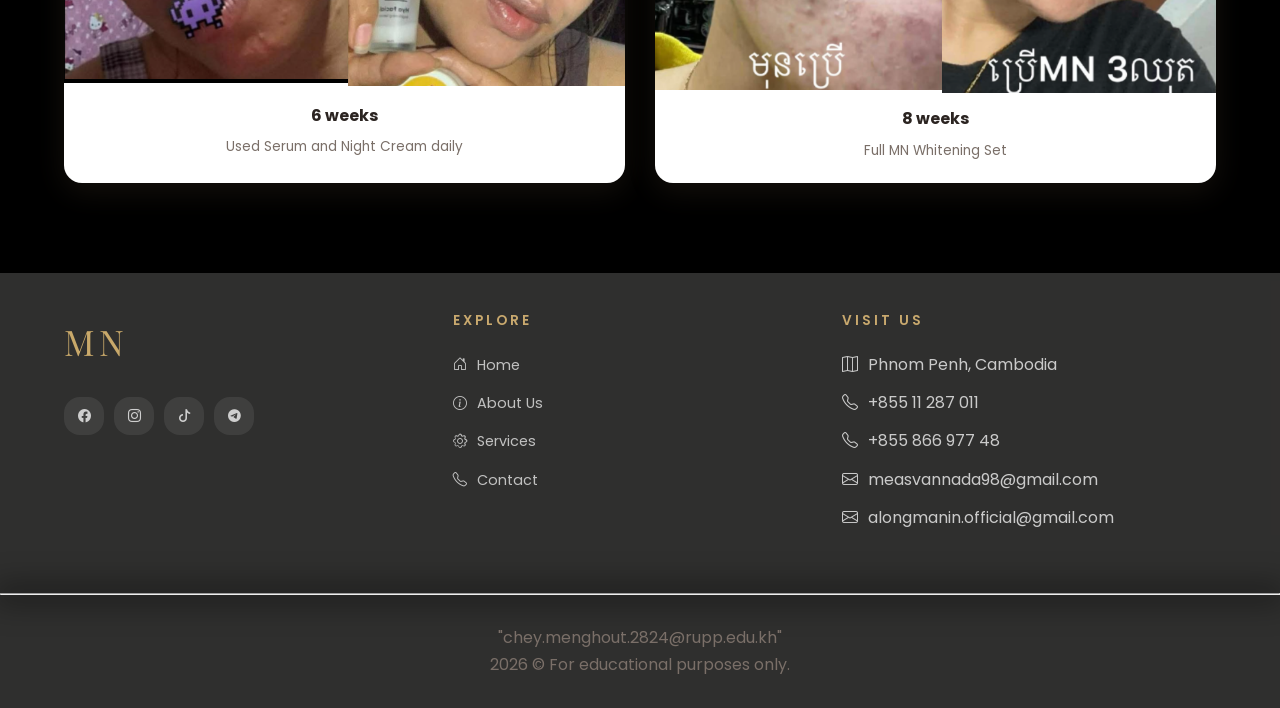
==== commit 92713fad: "update" ====
--- a/index.html
+++ b/index.html
@@ -9,7 +9,7 @@
   <meta property="og:title"content="MN Beauty & Skincare" />
   <meta property="og:description"content="Discover premium skincare products designed to nourish, protect, and enhance your natural beauty." />
   <meta property="og:image" content="https://houtdev0001.github.io/MN-Skincare-Beauty/img/img/image copy 47.png" />
-  
+  <link href="https://fonts.googleapis.com/css2?family=Noto+Sans+Khmer:wght@400;700&display=swap" rel="stylesheet">
   <meta property="og:type" content="website" />
   <link rel="preconnect" href="https://fonts.googleapis.com" />
   <link rel="preconnect" href="https://fonts.gstatic.com" crossorigin />
@@ -50,7 +50,7 @@
         <p>This website was created to provide a seamless shopping experience for MN Skincare products.</p>
         <div class="hero-actions">
           <a href="services.html" class="btn btn-primary">Shop Now</a>
-          <a href="about.html" class="btn btn-outline">Learn More</a>
+          <a href="about.html" class="btn btn-outline">About</a>
         </div>
       </div>
     </div>
@@ -351,7 +351,7 @@
       </div>
     </div>
     <hr>
-    <p style="text-align: center; margin-top: 30px;">"chey.menghout.2824@rupp.edu.kh" 2026 © For educational purposes only.</p>
+    <p style="text-align: center; margin-top: 30px;">"chey.menghout.2824@rupp.edu.kh" <br>2026 © For educational purposes only.</p>
   </footer>
 
 </body>
--- a/style.css
+++ b/style.css
@@ -1,8 +1,6 @@
 :root {
-  --color-white:      #ffffff;
   --color-cream:      #0a0703;
   --color-beige:      #f3e9dc;
-  --color-beige-deep: #e8d9c4;
   --color-pink:       #f7d9d4;
   --color-pink-soft:  #fdeeea;
   --color-pink-deep:  #e8b4ac;
@@ -11,29 +9,18 @@
   --color-text:       #2b2421;
   --color-muted:      #7a6f68;
   --color-line:       #ece3d6;
-  --cream:       #f7f3ee;
   --warm-white:  #fdfaf6;
   --charcoal:    #2c2c2c;
-  --muted:       #9a9186;
-  --pill-bg:     #ede8e0;
   --pill-border: #d8d0c4;
-  --white:       #ffffff;
-  --beige:       #f0ebe4;
-  --blush:       #f5e6e8;
+  --beige:       #f0ebe4; 
   --gold:        #c9a96e;
-  --gold-light:  #e8d5b0;
-  --text-dark:   #2c2421;
   --text-mid:    #6b5c56;
-  --text-light:  #9e8a84;
   --border:      #e8ddd8;
-
   --font-display: "Playfair Display", Georgia, serif;
   --font-body:    "Poppins", "Helvetica Neue", Arial, sans-serif;
-
   --shadow-soft: 0 8px 30px rgba(170, 140, 100, 0.12);
   --shadow-card: 0 12px 40px rgba(170, 140, 100, 0.18);
   --shadow-gold: 0 10px 30px rgba(201, 169, 106, 0.30);
-
   --radius-sm: 10px;
   --radius-md: 18px;
   --radius-lg: 28px;
@@ -96,6 +83,9 @@
 
 p { 
   color: var(--color-muted); 
+}
+hr{
+  box-shadow: 0 0px 30px 6px rgba(0, 0, 0, 0.568);
 }
 
 .dai-navbar {
@@ -110,8 +100,7 @@
   box-shadow: 0 8px 32px rgba(0, 0, 0, 0.2);
   padding: 15px 48px;
   border-bottom: 1px solid rgba(0, 0, 0, 0.06);
-  display: flex;
-  align-items: center;
+  display: flex; 
   justify-content: space-between;
   z-index: 1000;
 }
@@ -180,7 +169,7 @@
 }
 
 .nav-list a span {
-  background-image: linear-gradient(90deg, var(--charcoal) 0%, var(--muted) 100%, var(--charcoal) 50%);
+  background-image: linear-gradient(90deg, var(--charcoal) 0%, #9a9186 100%, var(--charcoal) 50%);
   background-size: 200% auto;
   -webkit-background-clip: text;
   background-clip: text;
@@ -250,6 +239,7 @@
   text-transform: uppercase;
   color: var(--color-gold-deep);
   margin-bottom: 14px;
+  margin-top: 24px;
 }
 
 .section-title h2 {
@@ -357,7 +347,7 @@
   position: relative;
   aspect-ratio: 1 / 1.05;
   border-radius: var(--radius-lg);
-  background: linear-gradient(160deg, var(--color-pink) 0%, var(--color-beige-deep) 100%);
+  background: black;
   box-shadow: var(--shadow-card);
   overflow: hidden;
 }
@@ -404,11 +394,13 @@
 }
 
 .product-info { 
-  padding: 20px 22px 26px ; 
-}
-.product-info {
+  padding: 20px 22px 26px ;
   display: block;
-  justify-content: space-between;
+  justify-content: space-between; 
+}
+.product-info p{
+  font-family:  'Kantumruy Pro' ,'Noto Sans Khmer', sans-serif ;
+
 }
 
 .btn-cart {
@@ -607,7 +599,7 @@
 }
 
 .ba-card {
-  background: var(--color-white);
+  background: white;
   border-radius: var(--radius-md);
   overflow: hidden;
   box-shadow: var(--shadow-soft);
@@ -913,6 +905,7 @@
   width: 100%;
   max-width: 1100px;
   margin-top: -20px;
+  margin-left: 30px;
 }
 
 .about-grid {
@@ -1082,7 +1075,7 @@
 
 .reel-card {
   margin: 50px 0;
-  background: var(--white);
+  background: white;
   border: 1px solid var(--border);
   border-radius: 16px;
   overflow: hidden;
@@ -1162,14 +1155,14 @@
   display: block;
   flex: 1;
   height: 1px;
-  background: var(--gold-light);
+  background:#e8d5b0;
 }
 
 .reel-title {
   font-family: 'Playfair Display', serif;
   font-size: 20px;
   font-weight: 600;
-  color: var(--text-dark);
+  color: #2c2421;
   margin-bottom: 12px;
   line-height: 1.35;
 }
@@ -1185,7 +1178,7 @@
   text-align: center;
   margin-top: 64px;
   padding: 32px 24px;
-  background: var(--blush);
+  background: #f5e6e8;
   border-radius: 16px;
   border: 1px solid var(--border);
 }
@@ -1485,7 +1478,7 @@
 .talk-section {
   text-align: center;
   padding: 80px 24px 64px;
-  background: #f0ece8;
+  background: #ffffff;
   margin-top: 60px;
 }
 
@@ -1529,7 +1522,7 @@
 
 .cards-section {
   padding: 60px 24px;
-  background: #f0ece8;
+  background: #ffffff;
 }
 
 .cards-grid {
@@ -1541,7 +1534,7 @@
 }
 
 .contact-card {
-  background: #eef0ec;
+  background: rgb(195, 195, 195);
   border-radius: 4px;
   padding: 40px 28px;
   text-align: center;
@@ -1576,10 +1569,11 @@
 .contact-card h3 {
   font-family: 'Poppins', sans-serif;
   font-size: 0.78rem;
-  font-weight: 600;
+  font-weight: 600px;
   letter-spacing: 0.12em;
   text-transform: uppercase;
   color: #1a1a1a;
+  
 }
 
 .contact-card p {
@@ -1590,7 +1584,7 @@
 
 .contact-card .card-btn {
   display: inline-block;
-  margin-top: 8px;
+  margin-top: 1px;
   padding: 9px 22px;
   border: 1.5px solid #1a1a1a;
   color: #1a1a1a;
@@ -1600,6 +1594,8 @@
   text-transform: uppercase;
   text-decoration: none;
   transition: background 0.25s, color 0.25s;
+  padding-top: 13px;
+  border-radius: 5px;
 }
 
 .contact-card .card-btn:hover {
@@ -1610,7 +1606,7 @@
 .help-section {
   text-align: center;
   padding: 64px 24px;
-  background: #f0ece8;
+  background: #ffffff;
   border-top: 1px solid #e8e2dc;
 }
 
@@ -1637,8 +1633,7 @@
   font-weight: 600; 
 }
 
-.help-section .outline-btn,
-.locator-content .outline-btn {
+.help-section  .outline-btn {
   display: inline-block;
   padding: 11px 28px;
   border: 1.5px solid #1a1a1a;
@@ -1649,6 +1644,7 @@
   text-transform: uppercase;
   text-decoration: none;
   transition: background 0.25s, color 0.25s;
+  border-radius: 5px;
 }
 
 .help-section .outline-btn:hover,
@@ -1658,7 +1654,7 @@
 }
 .location-section {
   padding: 100px 24px;
-  background: #f0ece8;
+  background: #ffffff;
 }
 
 .location-header {
@@ -1671,12 +1667,12 @@
   font-family: "Playfair Display", serif;
   font-size: clamp(2rem, 4vw, 3rem);
   font-weight: 600;
-  color: #c9a96e;
+  color: #000000;
   margin-bottom: 12px;
 }
 
 .location-header p {
-  color: #777;
+  color: #1a1515;
   line-height: 1.8;
   
 }
@@ -1693,10 +1689,10 @@
 
 .location-info {
   flex: 1;
-  background: #fff;
+  background: #ffffff;
   border-radius: 20px;
   padding: 32px;
-  box-shadow: 0 10px 35px rgba(0,0,0,0.06);
+  box-shadow: 0 0px 350px 30px rgb(0, 0, 0);
   display: flex;
   flex-direction: column;
   gap: 20px;
@@ -1715,6 +1711,7 @@
 
 .info-block:hover {
   transform: translateY(-3px);
+  box-shadow: 0 0px 30px 2px rgba(0, 0, 0, 0.132);
 }
 
 .info-block i {
@@ -1749,12 +1746,16 @@
   letter-spacing: .08em;
   text-transform: uppercase;
   transition: .3s ease;
+  box-shadow: 0 0px 30px 6px #000000(255, 1, 1, 0.299);
 }
 
 .directions-btn:hover {
   background: #b89355;
   transform: translateY(-2px);
-}
+  color: #000;
+  box-shadow: 0 0px 30px 6px rgba(255, 1, 1, 0.299);
+}
+
 
 .site-footer {
   background: rgba(0, 0, 0, 0.813);
@@ -1811,7 +1812,10 @@
   transition: all var(--transition);
 }
 
-.footer-socials a:hover { background: var(--color-gold); color: #fff; }
+.footer-socials a:hover { 
+  background: var(--color-gold); 
+  color: #fff; 
+}
 
 .site-footer ul { 
   list-style: none; 
@@ -1841,6 +1845,9 @@
   .services-container { 
     padding: 40px; 
   }
+  .section-title .eyebrow{
+    margin-top: 50px;
+  }
   
   .category-grid {
     grid-template-columns: repeat(2, 1fr);
@@ -1857,9 +1864,8 @@
   .hero-content-home { 
     margin-top: 100px; 
   }
-  .hero-content-home h1 { 
-    font-size: 30px; 
-  }
+  
+  
   .hero-content-home p  { 
     font-size: 13px; margin: 10px; 
   }
@@ -1948,8 +1954,9 @@
     transform: translateY(-11px) rotate(-45deg); 
   }
   
+  
   .section-title .eyebrow{
-    margin-top: 30px;
+    margin-top: 50px;
   }
   
   .referent{
@@ -2125,6 +2132,27 @@
     justify-content: center;
     margin-left: 40px;
   }
+  
+  .hero-content-home { 
+    margin-top: 40px; 
+    margin-bottom: px; 
+  }
+  .hero-content-home h1 { 
+    font-size: 30px; 
+    text-align: center;
+  }
+  .hero-content-home p  { 
+    font-size: 13px; 
+    margin: 15px; 
+    text-align: center;
+    margin-top: 4px;
+
+  }
+   
+  .hero-content-home .btn-primary{
+    margin-top: 20px;
+  }
+
   .services-container { 
     padding: 20px 15px; 
   }
@@ -2154,6 +2182,17 @@
   .charity-grid {
     grid-template-columns: repeat(2, 1fr);
     gap: 16px;
+  }
+  .about-content .eyebrow{
+    display: none;
+  }
+  .about-content p{
+    margin-left: 10px;
+    margin-right: 50px;
+  }
+    .about-img-wrap{
+    margin-left: 45px;
+    margin-right: 40px;
   }
 
   .dev-card { 
@@ -2223,7 +2262,5 @@
     padding: 56px 20px 48px; 
     margin-top: 40px;
   }
-  .about-img-wrap{
-    margin-left: 40px;
-  }
+
 }
